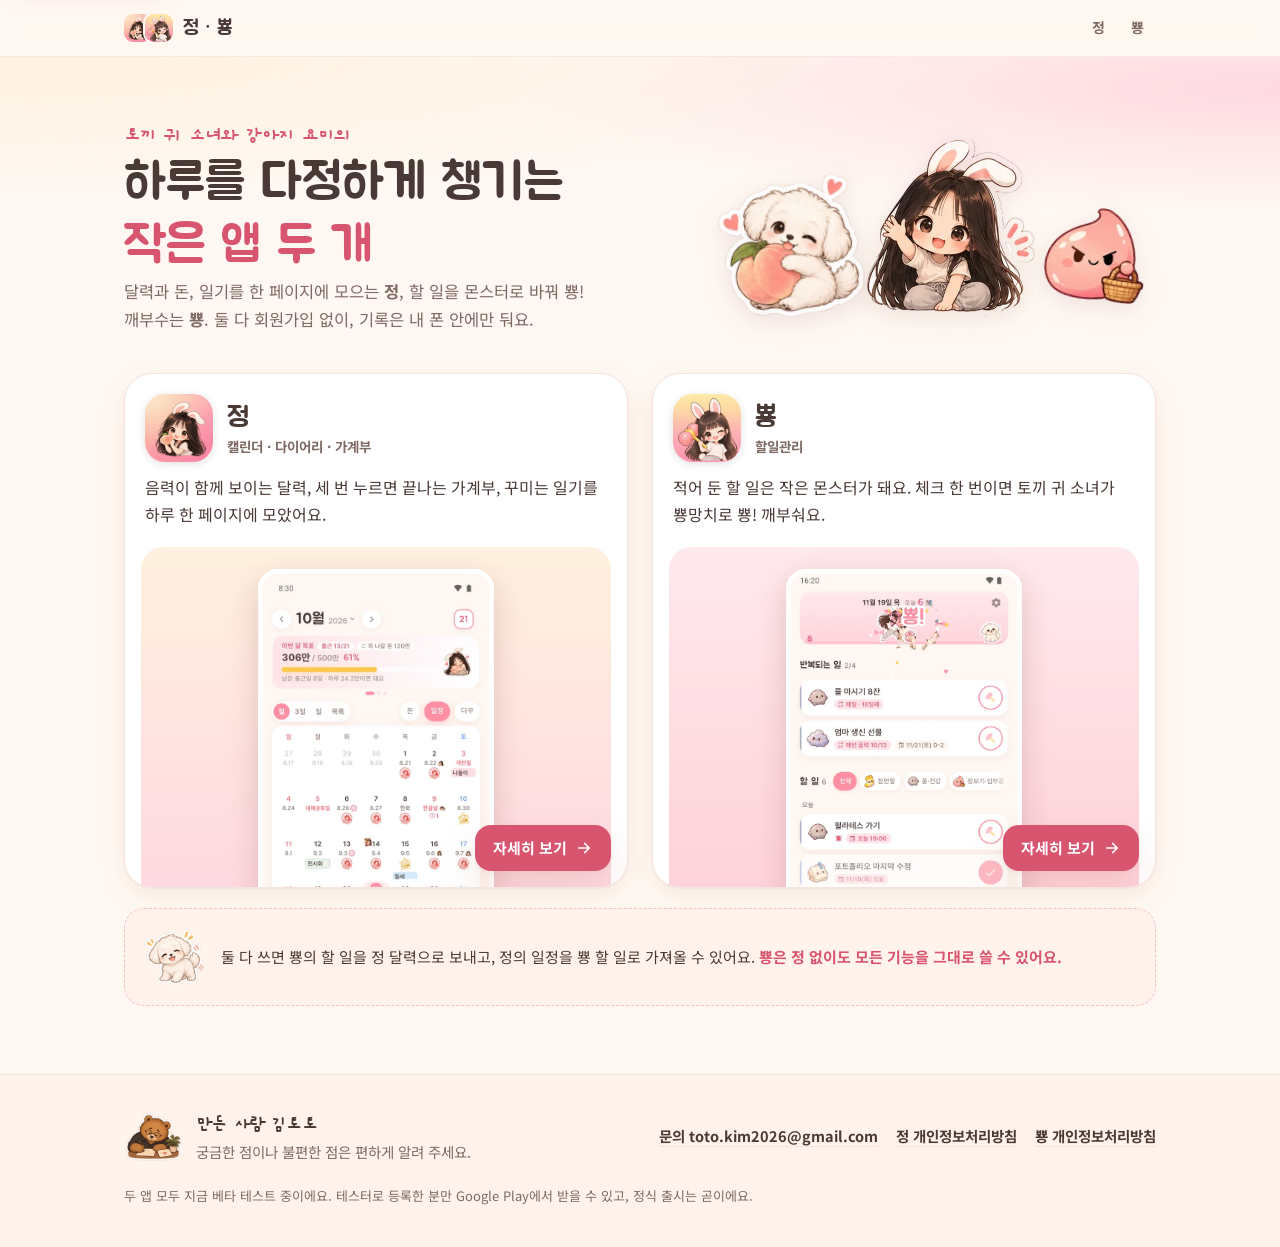
==== index.html @ f1aaf5a4 "정·뿅 소개: 베타 테스트 중(테스터만 받을 수 있음) 안내" ====
<!doctype html>
<html lang="ko">
<head>
<meta charset="utf-8">
<meta name="viewport" content="width=device-width, initial-scale=1, viewport-fit=cover">
<title>정 · 뿅 — 토끼 소녀의 하루를 돕는 두 앱</title>
<meta name="description" content="캘린더·다이어리·가계부를 한 페이지에 담은 '정'과, 할 일을 몬스터로 만들어 뿅! 깨부수는 할일관리 '뿅'. 기록은 내 폰 안에만 저장돼요.">
<meta name="theme-color" content="#FFF8F2" media="(prefers-color-scheme: light)">
<meta name="theme-color" content="#2B2230" media="(prefers-color-scheme: dark)">
<meta property="og:type" content="website">
<meta property="og:locale" content="ko_KR">
<meta property="og:site_name" content="정 · 뿅">
<meta property="og:title" content="정 · 뿅 — 토끼 소녀의 하루를 돕는 두 앱">
<meta property="og:description" content="달력·가계부·꾸미는 일기를 하루 한 페이지에 담은 정, 체크 한 번에 뿅! 깨부수는 할일관리 뿅. 기록은 내 폰 안에만 저장돼요.">
<meta property="og:url" content="https://urstory.github.io/toto-apps/">
<meta property="og:image" content="https://urstory.github.io/toto-apps/assets/jeong/feature-graphic.jpg">
<meta property="og:image:width" content="1024">
<meta property="og:image:height" content="500">
<meta name="twitter:card" content="summary_large_image">
<link rel="icon" type="image/png" sizes="64x64" href="assets/jeong/favicon-64.png">
<link rel="apple-touch-icon" href="assets/jeong/icon-192.png">
<link rel="preconnect" href="https://fonts.googleapis.com">
<link rel="preconnect" href="https://fonts.gstatic.com" crossorigin>
<link rel="stylesheet" href="https://fonts.googleapis.com/css2?family=Gaegu:wght@700&family=Jua&family=Noto+Sans+KR:wght@400;500;700&display=swap">
<link rel="stylesheet" href="assets/site.css">
</head>
<body class="home">
<a class="skip" href="#main">본문으로 바로 가기</a>

<header class="topbar">
  <div class="wrap">
    <a class="brand" href="./" aria-current="page">
      <span class="brand-dots" aria-hidden="true"><img src="assets/jeong/icon-96.png" alt="" width="28" height="28"><img src="assets/ppyong/icon-96.png" alt="" width="28" height="28"></span>
      정 · 뿅
    </a>
    <nav class="topnav" aria-label="앱">
      <a href="jeong/">정<span class="visually-hidden"> — 자세히 보기</span></a>
      <a href="ppyong/">뿅</a>
    </nav>
  </div>
</header>

<main id="main">
  <section class="home-hero" aria-labelledby="hero-title">
    <div class="wrap">
      <div>
        <span class="eyebrow">토끼 귀 소녀와 강아지 요미의</span>
        <h1 id="hero-title">하루를 다정하게 챙기는<br><em>작은 앱 두 개</em></h1>
        <p class="lead">달력과 돈, 일기를 한 페이지에 모으는 <b>정</b>, 할 일을 몬스터로 바꿔 뿅! 깨부수는 <b>뿅</b>. 둘 다 회원가입 없이, 기록은 내 폰 안에만 둬요.</p>
      </div>
      <div class="hero-cast">
        <picture><source srcset="assets/jeong/chars/yomi-peach.webp" type="image/webp"><img src="assets/jeong/chars/yomi-peach.png" alt="복숭아를 안고 있는 하얀 강아지 요미" width="360" height="360"></picture>
        <picture><source srcset="assets/jeong/chars/girl-wave.webp" type="image/webp"><img src="assets/jeong/chars/girl-wave.png" alt="손을 흔드는 토끼 귀 소녀" width="360" height="360"></picture>
        <picture><source srcset="assets/ppyong/chars/mon-slime.webp" type="image/webp"><img src="assets/ppyong/chars/mon-slime.png" alt="바구니를 든 분홍 젤리 몬스터" width="200" height="200"></picture>
      </div>
    </div>
  </section>

  <section class="section tight" aria-label="앱 소개">
    <div class="wrap">
      <div class="apps">
        <article class="app-card app-jeong">
          <div class="top">
            <img class="icon" src="assets/jeong/icon-192.png" alt="" width="68" height="68">
            <h2><a href="jeong/">정<span class="visually-hidden"> — 자세히 보기</span></a><small>캘린더 · 다이어리 · 가계부</small></h2>
          </div>
          <p class="desc">음력이 함께 보이는 달력, 세 번 누르면 끝나는 가계부, 꾸미는 일기를 하루 한 페이지에 모았어요.</p>
          <div class="shot">
            <picture><source srcset="assets/jeong/phone/01-calendar-lunar.webp" type="image/webp"><img src="assets/jeong/phone/01-calendar-lunar.png" alt="정의 달력 화면: 날짜마다 음력과 공휴일이 작게 적혀 있고, 위에는 이번 달 목표 306만 원 / 500만 원이 보여요" width="540" height="1080" loading="lazy"></picture>
          </div>
          <span class="btn btn-primary more" aria-hidden="true">자세히 보기 <svg viewBox="0 0 24 24" fill="none" stroke="currentColor" stroke-width="2.2" stroke-linecap="round" stroke-linejoin="round"><path d="M5 12h14M13 6l6 6-6 6"/></svg></span>
        </article>

        <article class="app-card app-ppyong">
          <div class="top">
            <img class="icon" src="assets/ppyong/icon-192.png" alt="" width="68" height="68">
            <h2><a href="ppyong/">뿅</a><small>할일관리</small></h2>
          </div>
          <p class="desc">적어 둔 할 일은 작은 몬스터가 돼요. 체크 한 번이면 토끼 귀 소녀가 뿅망치로 뿅! 깨부숴요.</p>
          <div class="shot">
            <picture><source srcset="assets/ppyong/phone/02-smash.webp" type="image/webp"><img src="assets/ppyong/phone/02-smash.png" alt="뿅의 할 일 화면: 소녀가 뿅망치로 몬스터를 깨부수는 순간 '뿅!' 글자와 별 조각이 터지고, 아래 할 일 카드에 체크가 들어가요" width="607" height="1080" loading="lazy"></picture>
          </div>
          <span class="btn btn-primary more" aria-hidden="true">자세히 보기 <svg viewBox="0 0 24 24" fill="none" stroke="currentColor" stroke-width="2.2" stroke-linecap="round" stroke-linejoin="round"><path d="M5 12h14M13 6l6 6-6 6"/></svg></span>
        </article>
      </div>

      <div class="together">
        <picture><source srcset="assets/jeong/chars/yomi-wag.webp" type="image/webp"><img src="assets/jeong/chars/yomi-wag.png" alt="" width="360" height="360"></picture>
        <p>둘 다 쓰면 뿅의 할 일을 정 달력으로 보내고, 정의 일정을 뿅 할 일로 가져올 수 있어요. <strong>뿅은 정 없이도 모든 기능을 그대로 쓸 수 있어요.</strong></p>
      </div>
    </div>
  </section>
</main>

<footer class="footer">
  <div class="wrap">
    <div class="maker">
      <picture><source srcset="assets/jeong/chars/toto-letter.webp" type="image/webp"><img src="assets/jeong/chars/toto-letter.png" alt="" width="240" height="240"></picture>
      <p><b>만든 사람 김토토</b><br>궁금한 점이나 불편한 점은 편하게 알려 주세요.</p>
    </div>
    <nav aria-label="바닥 링크">
      <ul>
        <li><a href="mailto:toto.kim2026@gmail.com">문의 toto.kim2026@gmail.com</a></li>
        <li><a href="https://urstory.github.io/jeong-privacy/">정 개인정보처리방침</a></li>
        <li><a href="https://urstory.github.io/jeong-privacy/ppyong/">뿅 개인정보처리방침</a></li>
      </ul>
    </nav>
    <p class="copy">두 앱 모두 지금 베타 테스트 중이에요. 테스터로 등록한 분만 Google Play에서 받을 수 있고, 정식 출시는 곧이에요.</p>
  </div>
</footer>
</body>
</html>
---- assets/site.css ----
/* 정 · 뿅 소개 사이트 공통 스타일
   색은 두 앱의 lib/design/palette.dart 토큰(복숭아 테마, 어두울 땐 코코아밤/밤)에서 가져왔어요. */

:root {
  --bg: #FFF8F2;
  --surface: #FFFFFF;
  --surface-2: #FFF3EC;
  --primary: #FF8FA3;
  --primary-soft: #FFE3E8;
  --primary-deep: #D85570;   /* 앱 primaryDeep(#E5677F)을 글자용으로 조금 진하게: 흰 바탕 대비 4.5:1 */
  --text: #4A3A36;
  --text-sub: #7F6A64;       /* 앱 textSub(#A08C86)보다 진하게: 크림 바탕 대비 4.5:1 이상 */
  --line: #F3E4DC;
  --butter: #FFC94D;
  --sky: #6FA8F5;
  --mint: #52C7A3;
  --shadow: 0 1px 2px rgba(176, 104, 90, .08), 0 8px 24px rgba(176, 104, 90, .10);
  --shadow-lg: 0 2px 4px rgba(176, 104, 90, .08), 0 18px 40px rgba(176, 104, 90, .16);
  --hero-a: #FFF1DF;
  --hero-b: #FFD9E1;
  --focus: #D85570;
  --btn-bg: #D85570;

  --r-card: 20px;
  --r-btn: 16px;
  --r-chip: 999px;
  --gutter: 16px;
  --max: 1080px;

  --font-ui: "Noto Sans KR", "Pretendard", "Apple SD Gothic Neo", "Malgun Gothic", system-ui, sans-serif;
  --font-cute: "Jua", "Noto Sans KR", "Apple SD Gothic Neo", "Malgun Gothic", sans-serif;
  --font-hand: "Gaegu", "Jua", "Noto Sans KR", sans-serif;

  color-scheme: light dark;
}

/* 뿅: 무대 그라데이션(stageTop → stageBottom) */
.app-ppyong { --hero-a: #FFE9EC; --hero-b: #FFD3DB; }

@media (prefers-color-scheme: dark) {
  :root {
    /* 코코아밤(정) / 밤(뿅) 테마 */
    --bg: #2B2230;
    --surface: #392E40;
    --surface-2: #33293A;
    --primary: #E86F88;
    --primary-soft: #4E3A50;
    --primary-deep: #FFC2CF;
    --text: #F7E9EC;
    --text-sub: #C9B6C2;
    --line: #4A3D52;
    --butter: #FFD580;
    --sky: #8DB9FF;
    --shadow: 0 1px 2px rgba(0,0,0,.25), 0 8px 24px rgba(0,0,0,.28);
    --shadow-lg: 0 2px 4px rgba(0,0,0,.3), 0 18px 40px rgba(0,0,0,.38);
    --hero-a: #3A2E45;
    --hero-b: #4E3A55;
    --focus: #FFC2CF;
    --btn-bg: #C8506A;
  }
  .app-ppyong { --hero-a: #3A2E45; --hero-b: #4E3A55; }
}

*, *::before, *::after { box-sizing: border-box; }
html { -webkit-text-size-adjust: 100%; scroll-behavior: smooth; }
@media (prefers-reduced-motion: reduce) {
  html { scroll-behavior: auto; }
  *, *::before, *::after { transition: none !important; animation: none !important; }
}

body {
  margin: 0;
  background: var(--bg);
  color: var(--text);
  font-family: var(--font-ui);
  font-size: 16px;
  line-height: 1.7;
  word-break: keep-all;
  overflow-wrap: break-word;
  -webkit-font-smoothing: antialiased;
}
img { max-width: 100%; height: auto; display: block; }
picture { display: block; }
a { color: var(--primary-deep); text-underline-offset: 3px; }
:focus-visible { outline: 3px solid var(--focus); outline-offset: 3px; border-radius: 8px; }

.skip { position: absolute; left: 12px; top: -60px; z-index: 50; background: var(--surface); color: var(--text); padding: 10px 16px; border-radius: 12px; box-shadow: var(--shadow); font-weight: 700; text-decoration: none; }
.skip:focus { top: 12px; }

.visually-hidden { position: absolute !important; width: 1px; height: 1px; overflow: hidden; clip: rect(0 0 0 0); clip-path: inset(50%); white-space: nowrap; }
.wrap { width: 100%; max-width: var(--max); margin: 0 auto; padding: 0 var(--gutter); }

/* ── 머리 줄 ───────────────────────────── */
.topbar { position: sticky; top: 0; z-index: 20; background: color-mix(in srgb, var(--bg) 88%, transparent); backdrop-filter: saturate(1.4) blur(10px); -webkit-backdrop-filter: saturate(1.4) blur(10px); border-bottom: 1px solid color-mix(in srgb, var(--line) 70%, transparent); }
.topbar .wrap { display: flex; align-items: center; justify-content: space-between; gap: 12px; height: 56px; }
.brand { display: inline-flex; align-items: center; gap: 10px; font-family: var(--font-cute); font-size: 20px; color: var(--text); text-decoration: none; }
.brand-dots { display: inline-flex; }
.brand-dots img { width: 28px; height: 28px; border-radius: 9px; box-shadow: 0 0 0 2px var(--bg); }
.brand-dots img + img { margin-left: -7px; }
.topnav { display: flex; gap: 2px; }
.topnav a { font-size: 14px; font-weight: 700; color: var(--text-sub); text-decoration: none; padding: 7px 12px; border-radius: var(--r-chip); transition: background .15s, color .15s; }
.topnav a:hover { background: var(--primary-soft); color: var(--text); }
.topnav a[aria-current="page"] { background: var(--primary-soft); color: var(--primary-deep); }

/* ── 공통 글 ───────────────────────────── */
h1, h2, h3 { font-family: var(--font-cute); font-weight: 400; line-height: 1.3; margin: 0; }
.section { padding: 44px 0; }
.section.tight { padding-top: 4px; }
.app-hero + .section { padding-top: 28px; }
.sec-head { margin-bottom: 22px; }
.eyebrow { display: inline-block; font-family: var(--font-hand); font-weight: 700; font-size: 21px; letter-spacing: -.04em; line-height: 1.2; color: var(--primary-deep); margin-bottom: 4px; }
.sec-head h2 { font-size: clamp(26px, 6.4vw, 34px); }
.sec-head p { margin: 8px 0 0; color: var(--text-sub); max-width: 34em; }

.chips { display: flex; flex-wrap: wrap; gap: 8px; margin: 0; padding: 0; list-style: none; }
.chip { display: inline-flex; align-items: center; padding: 5px 12px; border-radius: var(--r-chip); background: color-mix(in srgb, var(--surface) 85%, transparent); color: var(--text); font-size: 13.5px; font-weight: 700; border: 1px solid var(--line); }

/* 출시 전 표시: 눌리는 단추가 아니라 안내 */
.soon { display: inline-flex; align-items: center; gap: 12px; padding: 10px 18px 10px 14px; border-radius: var(--r-btn); background: var(--surface); border: 1.5px dashed color-mix(in srgb, var(--primary) 75%, var(--line)); color: var(--text); font-weight: 700; font-size: 15px; line-height: 1.35; }
.soon .dot { width: 10px; height: 10px; border-radius: 50%; background: var(--primary); box-shadow: 0 0 0 4px var(--primary-soft); flex: none; animation: soon-pulse 2.4s ease-in-out infinite; }
.soon small { display: block; font-weight: 500; font-size: 12.5px; color: var(--text-sub); }
@keyframes soon-pulse { 50% { box-shadow: 0 0 0 7px color-mix(in srgb, var(--primary-soft) 30%, transparent); } }

.btn { display: inline-flex; align-items: center; justify-content: center; gap: 8px; min-height: 46px; padding: 0 18px; border-radius: var(--r-btn); font-weight: 700; font-size: 15px; text-decoration: none; transition: transform .15s, box-shadow .15s, background .15s; }
.btn svg { width: 18px; height: 18px; flex: none; }
.btn-primary { background: var(--btn-bg); color: #fff; box-shadow: 0 6px 16px color-mix(in srgb, var(--btn-bg) 30%, transparent); }
.btn-primary:hover { transform: translateY(-1px); box-shadow: 0 10px 22px color-mix(in srgb, var(--btn-bg) 38%, transparent); }
.btn-ghost { background: var(--surface); color: var(--text); border: 1px solid var(--line); }
.btn-ghost:hover { background: var(--primary-soft); }

/* ── 첫 화면(공통) ───────────────────────── */
.home-hero { position: relative; overflow: hidden; padding: 36px 0 24px; background:
  radial-gradient(120% 70% at 0% 0%, var(--hero-a), transparent 62%),
  radial-gradient(90% 60% at 100% 10%, var(--hero-b), transparent 66%); }
.home-hero .wrap { position: relative; display: grid; gap: 16px; }
.home-hero h1 { font-size: clamp(31px, 8.4vw, 50px); line-height: 1.25; }
.home-hero h1 em { font-style: normal; color: var(--primary-deep); }
.home-hero .lead { margin: 0; font-size: 16.5px; color: var(--text-sub); max-width: 28em; }
.hero-cast { display: flex; align-items: flex-end; justify-content: center; }
.hero-cast img { filter: drop-shadow(0 6px 12px rgba(120,60,60,.12)); }
.hero-cast picture { flex: none; }
.hero-cast picture:nth-child(1) { width: 112px; transform: rotate(-5deg); }
.hero-cast picture:nth-child(2) { width: 144px; margin: 0 -10px; position: relative; z-index: 1; }
.hero-cast picture:nth-child(3) { width: 92px; transform: rotate(6deg); margin-bottom: 8px; }

.apps { display: grid; gap: 18px; }
.app-card { position: relative; display: flex; flex-direction: column; background: var(--surface); border-radius: 28px; box-shadow: var(--shadow); overflow: hidden; border: 1px solid var(--line); transition: transform .2s, box-shadow .2s; }
.app-card:hover { transform: translateY(-3px); box-shadow: var(--shadow-lg); }
.app-card:focus-within { outline: 3px solid var(--focus); outline-offset: 3px; }
.app-card .top { display: flex; gap: 14px; align-items: center; padding: 20px 20px 0; }
.app-card .icon { width: 68px; height: 68px; border-radius: 20px; flex: none; box-shadow: 0 2px 8px rgba(0,0,0,.12); }
.app-card h2 { font-size: 28px; line-height: 1.15; }
.app-card h2 small { display: block; font-family: var(--font-ui); font-size: 13.5px; font-weight: 700; color: var(--text-sub); margin-top: 4px; }
.app-card .desc { padding: 12px 20px 0; margin: 0; }
.app-card .shot { position: relative; margin: 18px 16px 0; height: 300px; overflow: hidden; border-radius: 22px 22px 0 0; background: linear-gradient(180deg, var(--hero-a), var(--hero-b)); display: flex; justify-content: center; padding-top: 22px; }
.app-card .shot img { width: 208px; border-radius: 20px; box-shadow: 0 10px 30px rgba(120, 60, 60, .22); border: 5px solid #fff; }
@media (prefers-color-scheme: dark) { .app-card .shot img { border-color: #241c29; } }
/* 카드 전체가 하나의 링크(제목 링크를 카드 크기로 넓힘) */
.app-card h2 a { color: inherit; text-decoration: none; }
.app-card h2 a::after { content: ""; position: absolute; inset: 0; z-index: 3; border-radius: 28px; }
.app-card h2 a:focus-visible { outline: none; }
.app-card .more { position: absolute; right: 16px; bottom: 16px; z-index: 2; box-shadow: var(--shadow-lg); pointer-events: none; }
.app-card:hover .more { transform: translateY(-1px); }

.together { margin-top: 20px; display: flex; gap: 14px; align-items: center; padding: 16px 18px; border-radius: var(--r-card); background: var(--surface-2); border: 1px dashed color-mix(in srgb, var(--primary) 40%, var(--line)); }
.together picture { width: 64px; flex: none; }
.together p { margin: 0; font-size: 15px; line-height: 1.6; }
.together strong { color: var(--primary-deep); }

/* ── 앱 히어로 ─────────────────────────── */
.app-hero { position: relative; overflow: hidden; background: linear-gradient(160deg, var(--hero-a) 0%, var(--hero-b) 100%); padding: 30px 0 0; }
.app-hero::after { content: ""; position: absolute; left: 0; right: 0; bottom: -1px; height: 34px; background: var(--bg); border-radius: 34px 34px 0 0; z-index: 2; }
.app-hero .wrap { position: relative; z-index: 1; display: grid; gap: 14px; }
.app-hero .id { display: flex; gap: 14px; align-items: center; }
.app-hero .id img { width: 76px; height: 76px; border-radius: 22px; box-shadow: 0 4px 14px rgba(120,60,60,.2); flex: none; }
.app-hero h1 { font-size: clamp(36px, 9vw, 54px); line-height: 1.05; }
.app-hero .sub { display: block; font-family: var(--font-ui); font-weight: 700; font-size: 14px; color: var(--text-sub); margin-top: 6px; line-height: 1.4; }
.app-hero .lead { font-size: 18px; line-height: 1.6; margin: 2px 0 0; max-width: 23em; }
.app-hero .lead b { color: var(--primary-deep); font-weight: 700; }
.app-hero .chips { margin-top: 16px; }
.app-hero .actions { display: flex; flex-wrap: wrap; gap: 10px; align-items: center; margin-top: 18px; }
.app-hero .actions .soon { margin: 0; }
.qr { display: none; align-items: center; gap: 14px; margin: 18px 0 64px; padding: 12px 16px 12px 12px; width: fit-content; border-radius: var(--r-btn); background: var(--surface); border: 1px solid var(--line); }
.qr img { width: 112px; height: 112px; border-radius: 10px; background: #fff; padding: 4px; flex: none; }
.qr figcaption { font-weight: 700; font-size: 14px; line-height: 1.45; color: var(--text); }
.qr small { display: block; margin-top: 4px; font-weight: 500; font-size: 12.5px; color: var(--text-sub); }
/* QR은 컴퓨터로 볼 때만(폰에서는 찍을 일이 없다) */
@media (min-width: 760px) and (hover: hover) { .qr { display: flex; } }
.app-hero .art { position: relative; justify-self: center; width: min(76%, 300px); margin: 6px 0 0; }
.app-hero .art > picture img { filter: drop-shadow(0 10px 18px rgba(120,60,60,.16)); }
.app-hero .art .float { position: absolute; width: 24%; animation: bob 4s ease-in-out infinite; }
.app-hero .art .float.a { left: -12%; top: 22%; }
.app-hero .art .float.b { right: -10%; top: 4%; animation-delay: -1.3s; }
.app-hero .art .float.c { right: -8%; bottom: 22%; animation-delay: -2.6s; }
@keyframes bob { 50% { transform: translateY(-7px) rotate(3deg); } }

/* ── 갤러리 ────────────────────────────── */
.rail { display: grid; grid-auto-flow: column; gap: 14px; overflow-x: auto; scroll-snap-type: x mandatory; scroll-padding: 0 var(--gutter); padding: 6px var(--gutter) 18px; margin: 0 calc(var(--gutter) * -1); list-style: none; scrollbar-width: thin; scrollbar-color: var(--primary-soft) transparent; overscroll-behavior-x: contain; }
.rail::-webkit-scrollbar { height: 8px; }
.rail::-webkit-scrollbar-thumb { background: var(--primary-soft); border-radius: 8px; }
.rail > li { scroll-snap-align: start; margin: 0; }
.rail.phones { grid-auto-columns: 62%; }
.rail.wide { grid-auto-columns: 88%; }
.shot-card { margin: 0; }
.shot-card a { display: block; border-radius: 22px; transition: transform .2s; }
.shot-card a:hover { transform: translateY(-3px); }
.shot-card img { width: 100%; border-radius: 22px; background: var(--surface); box-shadow: var(--shadow); border: 1px solid var(--line); }
.rail.wide .shot-card img { border-radius: 18px; }
.shot-card figcaption { margin-top: 10px; font-size: 14px; line-height: 1.5; color: var(--text-sub); padding: 0 4px; }
.shot-card figcaption b { display: block; color: var(--text); font-size: 15px; margin-bottom: 2px; }
.sub-head { display: flex; align-items: flex-end; justify-content: space-between; gap: 12px; margin: 34px 0 12px; }
.sub-head.first { margin-top: 0; }
.sub-head h3 { font-size: 22px; }
.sub-head p { margin: 2px 0 0; font-size: 14.5px; color: var(--text-sub); }
.rail-nav { display: none; gap: 8px; flex: none; }
.js .rail-nav { display: flex; }
.rail-nav button { width: 40px; height: 40px; border-radius: 50%; border: 1px solid var(--line); background: var(--surface); color: var(--text); cursor: pointer; display: grid; place-items: center; box-shadow: var(--shadow); transition: background .15s, opacity .15s; padding: 0; }
.rail-nav button:hover:not(:disabled) { background: var(--primary-soft); }
.rail-nav button:disabled { opacity: .35; cursor: default; box-shadow: none; }
.rail-nav svg { width: 18px; height: 18px; }
@media (hover: none) { .js .rail-nav { display: none; } }
.swipe-hint { display: none; font-size: 13px; color: var(--text-sub); margin: -4px 0 0; }
@media (hover: none) { .swipe-hint { display: block; } }

/* ── 기능 카드 ─────────────────────────── */
.features { display: grid; gap: 14px; }
.feat { background: var(--surface); border: 1px solid var(--line); border-radius: var(--r-card); padding: 20px 20px 18px; box-shadow: var(--shadow); transition: transform .2s, box-shadow .2s; }
.feat:hover { transform: translateY(-2px); box-shadow: var(--shadow-lg); }
.feat-h { display: flex; align-items: center; gap: 12px; margin-bottom: 12px; }
.ico { width: 42px; height: 42px; border-radius: 14px; display: grid; place-items: center; background: var(--primary-soft); color: var(--primary-deep); flex: none; }
.ico svg { width: 22px; height: 22px; }
.ico.butter { background: #FFF1C9; color: #A86E00; }
.ico.sky { background: #E2EEFF; color: #2E6FC2; }
.ico.mint { background: #DDF5EC; color: #1E7F62; }
@media (prefers-color-scheme: dark) {
  .ico.butter { background: #4A4232; color: var(--butter); }
  .ico.sky { background: #2F3A52; color: var(--sky); }
  .ico.mint { background: #2F4A40; color: #7FE0C2; }
}
.feat h3 { font-size: 20px; line-height: 1.3; }
.feat h3 .tag { font-family: var(--font-ui); font-size: 12px; font-weight: 700; color: var(--text-sub); background: var(--surface-2); border: 1px solid var(--line); padding: 1px 8px; border-radius: var(--r-chip); margin-left: 4px; vertical-align: 3px; white-space: nowrap; }
.feat ul { margin: 0; padding: 0; list-style: none; display: grid; gap: 7px; }
.feat li { position: relative; padding-left: 17px; font-size: 15px; line-height: 1.6; }
.feat li::before { content: ""; position: absolute; left: 2px; top: .7em; width: 7px; height: 7px; border-radius: 50%; background: var(--primary); }

/* ── 접는 폰 ───────────────────────────── */
.fold { display: grid; gap: 12px; }
.fold-item { display: flex; gap: 16px; align-items: flex-start; padding: 18px; border-radius: var(--r-card); background: var(--surface); border: 1px solid var(--line); box-shadow: var(--shadow); }
.fold-item .dev { width: 52px; height: 52px; flex: none; color: var(--primary-deep); background: var(--primary-soft); border-radius: 16px; padding: 9px; }
.fold-item h3 { font-size: 19px; margin-bottom: 4px; }
.fold-item p { margin: 0; font-size: 15px; color: var(--text-sub); line-height: 1.6; }

/* ── 개인정보 ─────────────────────────── */
.privacy { position: relative; overflow: hidden; border-radius: 28px; padding: 26px 20px 22px; background: linear-gradient(155deg, var(--surface) 30%, var(--primary-soft) 160%); border: 1px solid var(--line); box-shadow: var(--shadow); }
.privacy .sec-head { padding-right: 96px; }
.privacy .yomi { position: absolute; right: 6px; top: 12px; width: 100px; transform: rotate(6deg); pointer-events: none; }
.promise { display: grid; grid-template-columns: 1fr 1fr; gap: 10px; margin: 0 0 18px; padding: 0; list-style: none; }
.promise li { background: var(--surface); border-radius: 16px; padding: 14px 13px; border: 1px solid var(--line); display: grid; gap: 4px; align-content: start; }
.promise li svg { width: 22px; height: 22px; color: var(--primary-deep); margin-bottom: 2px; }
.promise li b { font-size: 15px; line-height: 1.35; }
.promise li span { font-size: 13px; line-height: 1.5; color: var(--text-sub); }
.more-list { margin: 0 0 20px; padding: 0; list-style: none; display: grid; gap: 8px; font-size: 15px; line-height: 1.6; }
.more-list li { padding-left: 26px; position: relative; }
.more-list li svg { position: absolute; left: 0; top: .2em; width: 18px; height: 18px; color: var(--primary-deep); }

/* ── 함께 쓰면 ─────────────────────────── */
.duo { display: flex; gap: 16px; align-items: flex-start; padding: 20px; border-radius: var(--r-card); background: var(--surface); border: 1px solid var(--line); box-shadow: var(--shadow); }
.duo img.ic { width: 60px; height: 60px; border-radius: 18px; flex: none; }
.duo h3 { font-size: 21px; }
.duo p { margin: 6px 0 8px; font-size: 15px; line-height: 1.65; }
.duo .note { display: block; font-size: 14px; color: var(--text-sub); margin: 0 0 10px; }
.duo a { font-weight: 700; }

/* ── 바닥 ─────────────────────────────── */
.footer { margin-top: 8px; padding: 32px 0 40px; background: var(--surface-2); border-top: 1px solid var(--line); font-size: 14.5px; }
.footer .wrap { display: grid; gap: 18px; }
.footer .maker { display: flex; align-items: center; gap: 12px; }
.footer .maker picture { width: 60px; flex: none; }
.footer .maker p { margin: 0; color: var(--text-sub); line-height: 1.55; }
.footer .maker b { color: var(--text); font-family: var(--font-hand); font-size: 20px; font-weight: 700; letter-spacing: -.04em; }
.footer nav ul { display: flex; flex-wrap: wrap; gap: 8px 18px; list-style: none; margin: 0; padding: 0; }
.footer nav a { color: var(--text); font-weight: 700; text-decoration: none; border-bottom: 1.5px solid var(--line); }
.footer nav a:hover { color: var(--primary-deep); border-color: currentColor; }
.footer .copy { color: var(--text-sub); font-size: 13px; margin: 0; }

/* ── 넓은 화면 ─────────────────────────── */
@media (min-width: 600px) {
  :root { --gutter: 24px; }
  .rail.phones { grid-auto-columns: 36%; }
  .rail.wide { grid-auto-columns: 66%; }
  .promise { grid-template-columns: repeat(4, 1fr); }
  .features { grid-template-columns: 1fr 1fr; }
  .fold { grid-template-columns: repeat(3, 1fr); }
  .fold-item { flex-direction: column; }
}
@media (min-width: 880px) {
  .section { padding: 60px 0; }
  .section.tight { padding-top: 4px; }
  .app-hero + .section { padding-top: 36px; }
  .home-hero { padding: 64px 0 36px; }
  .home-hero .wrap { grid-template-columns: 1.1fr .9fr; align-items: center; }
  .hero-cast { justify-content: flex-end; }
  .hero-cast picture:nth-child(1) { width: 150px; }
  .hero-cast picture:nth-child(2) { width: 190px; }
  .hero-cast picture:nth-child(3) { width: 120px; }
  .apps { grid-template-columns: 1fr 1fr; gap: 24px; }
  .app-card .shot { height: 340px; }
  .app-card .shot img { width: 236px; }
  .app-hero { padding-top: 44px; }
  .app-hero .wrap { grid-template-columns: 1.15fr .85fr; align-items: center; column-gap: 32px; }
  .app-hero .text { grid-column: 1; }
  .app-hero .art { grid-column: 2; width: 100%; max-width: 360px; margin: 0; }
  .rail.phones { grid-auto-columns: calc((100% - 3 * 14px) / 4); }
  .rail.wide { grid-auto-columns: 46%; }
  .rail { margin: 0; padding-left: 0; padding-right: 0; scroll-padding: 0; }
  .features { grid-template-columns: repeat(3, 1fr); }
  .privacy { padding: 40px 44px 34px; }
  .privacy .sec-head { padding-right: 180px; }
  .privacy .yomi { width: 150px; right: 34px; top: 22px; }
  .footer .wrap { grid-template-columns: 1fr auto; align-items: center; }
  .footer .copy { grid-column: 1 / -1; }
}
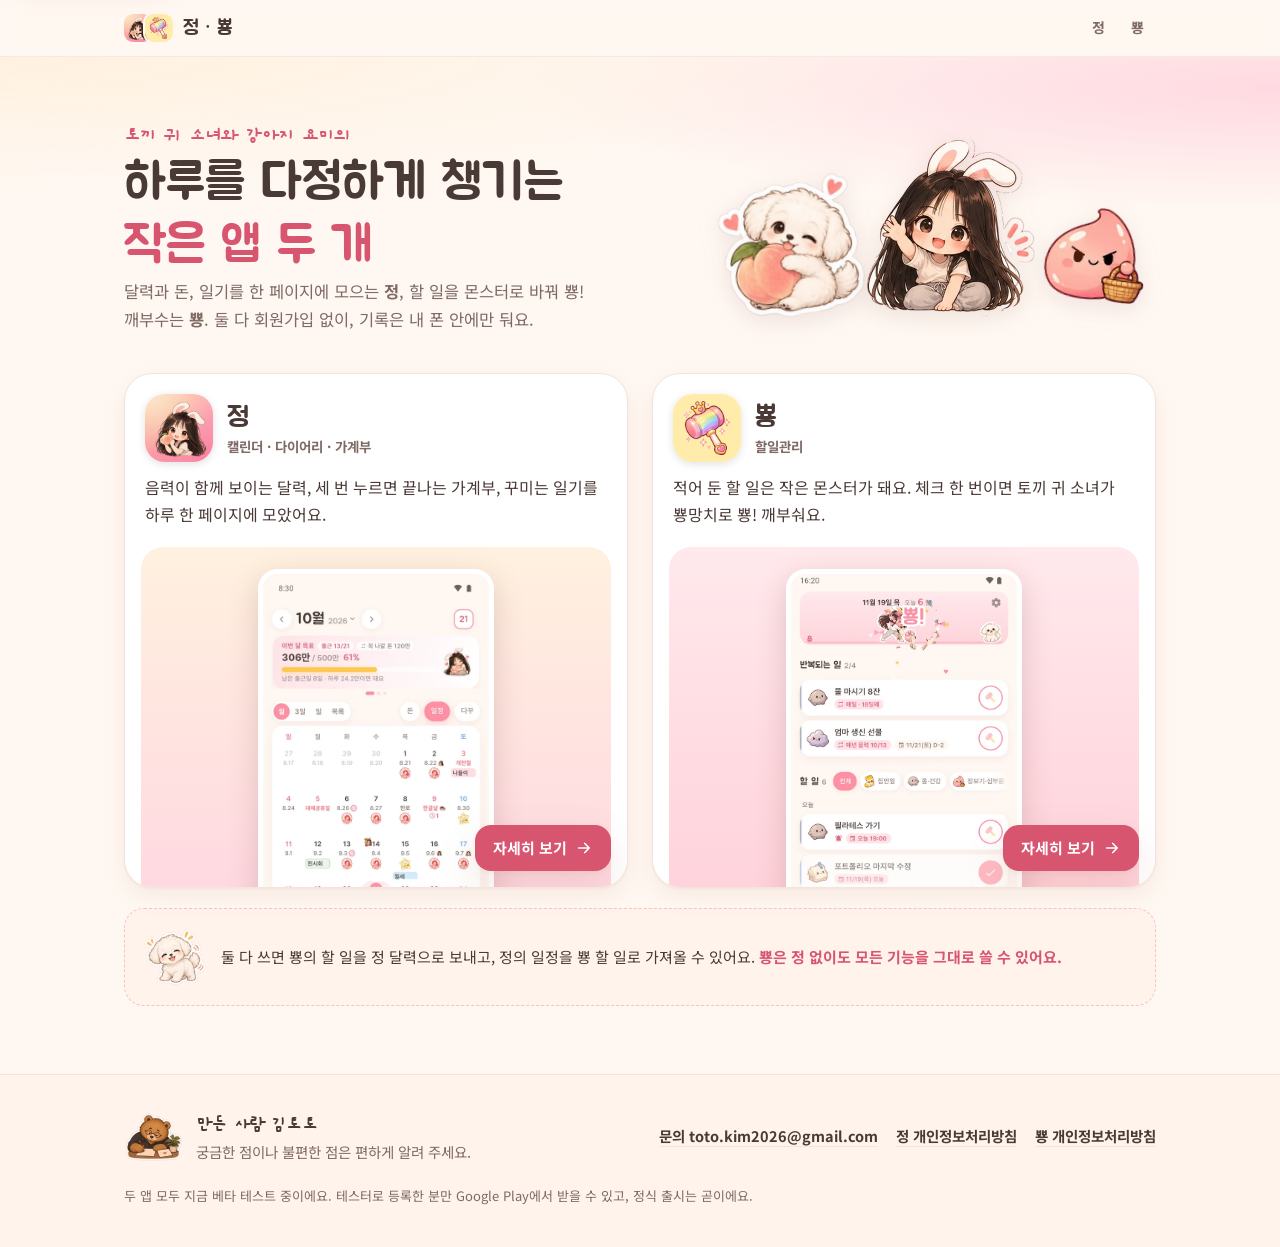
==== commit 242c5b15: "새 주소 totokim202610.github.io로 옮김: og 주소 바꾸고 개인정보처리방침 사본을 jeong/privacy·ppyong/privacy에 둠" ====
--- a/index.html
+++ b/index.html
@@ -12,8 +12,8 @@
 <meta property="og:site_name" content="정 · 뿅">
 <meta property="og:title" content="정 · 뿅 — 토끼 소녀의 하루를 돕는 두 앱">
 <meta property="og:description" content="달력·가계부·꾸미는 일기를 하루 한 페이지에 담은 정, 체크 한 번에 뿅! 깨부수는 할일관리 뿅. 기록은 내 폰 안에만 저장돼요.">
-<meta property="og:url" content="https://urstory.github.io/toto-apps/">
-<meta property="og:image" content="https://urstory.github.io/toto-apps/assets/jeong/feature-graphic.jpg">
+<meta property="og:url" content="https://totokim202610.github.io/">
+<meta property="og:image" content="https://totokim202610.github.io/assets/jeong/feature-graphic.jpg">
 <meta property="og:image:width" content="1024">
 <meta property="og:image:height" content="500">
 <meta name="twitter:card" content="summary_large_image">
@@ -101,8 +101,8 @@
     <nav aria-label="바닥 링크">
       <ul>
         <li><a href="mailto:toto.kim2026@gmail.com">문의 toto.kim2026@gmail.com</a></li>
-        <li><a href="https://urstory.github.io/jeong-privacy/">정 개인정보처리방침</a></li>
-        <li><a href="https://urstory.github.io/jeong-privacy/ppyong/">뿅 개인정보처리방침</a></li>
+        <li><a href="jeong/privacy/">정 개인정보처리방침</a></li>
+        <li><a href="ppyong/privacy/">뿅 개인정보처리방침</a></li>
       </ul>
     </nav>
     <p class="copy">두 앱 모두 지금 베타 테스트 중이에요. 테스터로 등록한 분만 Google Play에서 받을 수 있고, 정식 출시는 곧이에요.</p>
--- a/assets/site.css
+++ b/assets/site.css
@@ -184,8 +184,11 @@
 .qr img { width: 112px; height: 112px; border-radius: 10px; background: #fff; padding: 4px; flex: none; }
 .qr figcaption { font-weight: 700; font-size: 14px; line-height: 1.45; color: var(--text); }
 .qr small { display: block; margin-top: 4px; font-weight: 500; font-size: 12.5px; color: var(--text-sub); }
-/* QR은 컴퓨터로 볼 때만(폰에서는 찍을 일이 없다) */
-@media (min-width: 760px) and (hover: hover) { .qr { display: flex; } }
+/* QR은 늘 보인다(테스터가 찍어서 설치). 폰에서는 찍을 수 없으니 [Google Play에서 열기]도 함께 */
+.qr { display: flex; }
+.qr-link { margin-top: 10px; min-height: 40px; font-size: 14px; }
+.qr-join { display: block; margin-top: 6px; font-weight: 500; font-size: 12.5px; color: var(--text-sub); }
+@media (max-width: 520px) { .qr img { width: 92px; height: 92px; } .qr { margin-bottom: 40px; } }
 .app-hero .art { position: relative; justify-self: center; width: min(76%, 300px); margin: 6px 0 0; }
 .app-hero .art > picture img { filter: drop-shadow(0 10px 18px rgba(120,60,60,.16)); }
 .app-hero .art .float { position: absolute; width: 24%; animation: bob 4s ease-in-out infinite; }
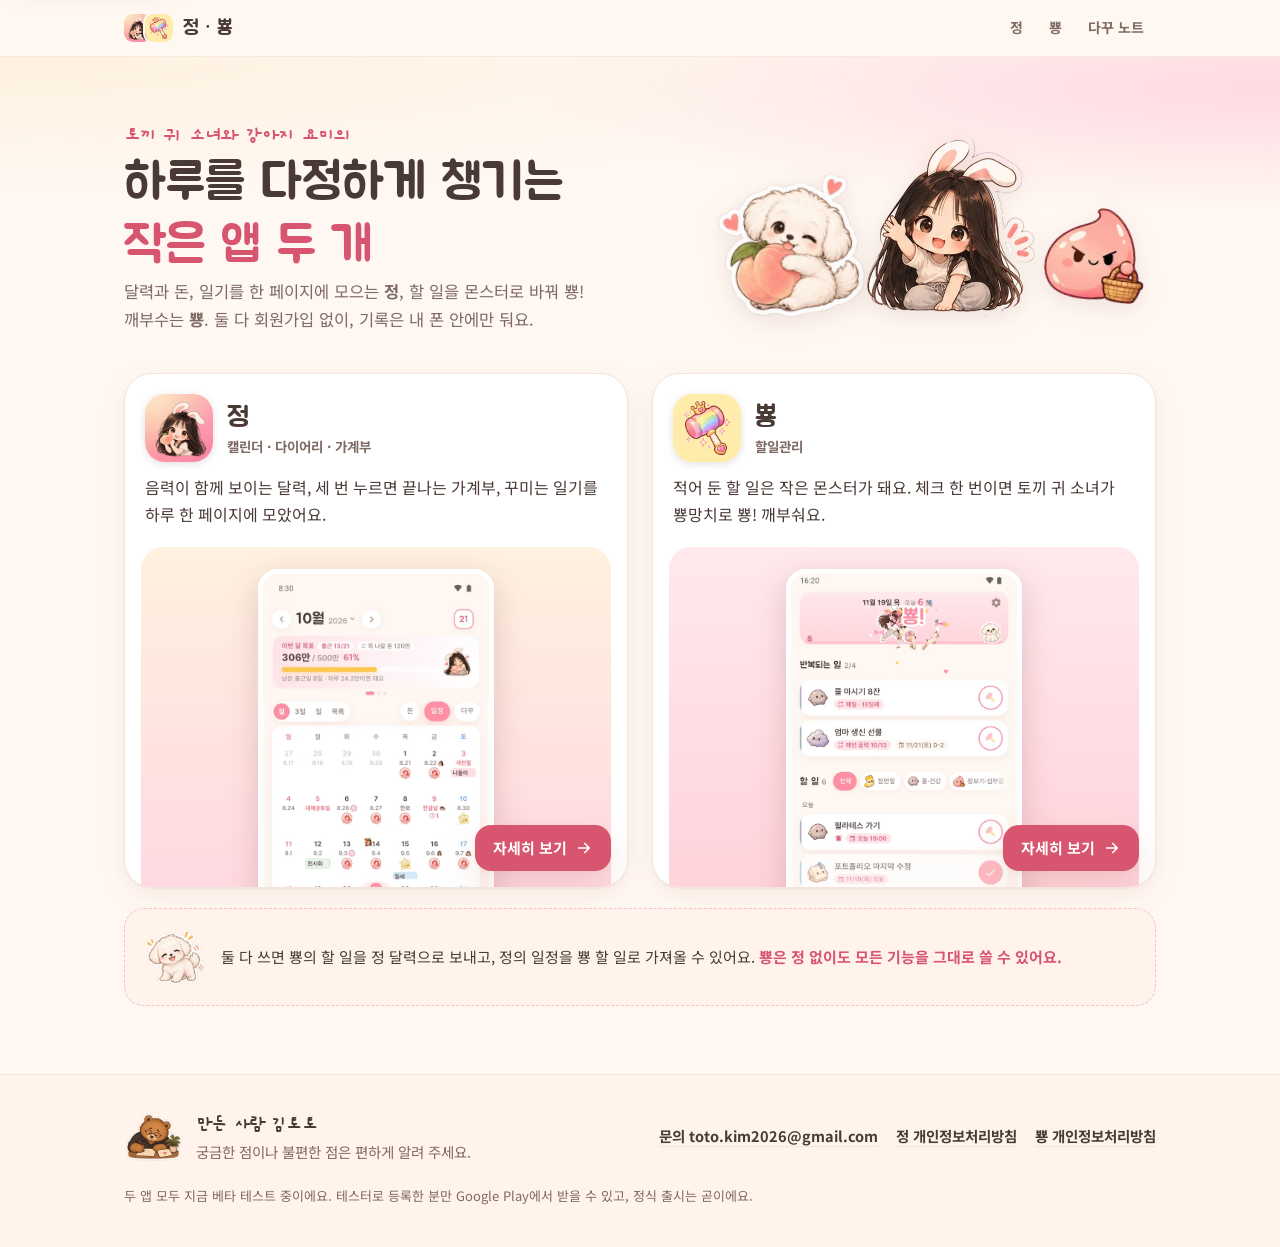
==== commit ba188624: "다꾸 노트 시작: 첫 글 「다이어리 꾸미기, 스티커는 많은데 왜 어수선할까?」, 목록 페이지, 머리 줄에 다꾸 노트 링크, sitemap 두 줄" ====
--- a/index.html
+++ b/index.html
@@ -36,6 +36,7 @@
     <nav class="topnav" aria-label="앱">
       <a href="jeong/">정<span class="visually-hidden"> — 자세히 보기</span></a>
       <a href="ppyong/">뿅</a>
+      <a href="guide/">다꾸 노트</a>
     </nav>
   </div>
 </header>
--- a/assets/site.css
+++ b/assets/site.css
@@ -286,6 +286,47 @@
 .footer nav a:hover { color: var(--primary-deep); border-color: currentColor; }
 .footer .copy { color: var(--text-sub); font-size: 13px; margin: 0; }
 
+/* ── 다꾸 노트(글) ─────────────────────── */
+.post { max-width: 680px; margin: 0 auto; padding: 32px var(--gutter) 48px; }
+.post-head { margin-bottom: 22px; }
+.post-head h1 { font-size: clamp(28px, 7vw, 40px); letter-spacing: -.01em; }
+.post-meta { margin: 10px 0 0; font-size: 14px; color: var(--text-sub); }
+.post figure { margin: 26px calc(-1 * var(--gutter)); }
+.post figure img { display: block; width: 100%; height: auto; }
+.post figcaption { padding: 8px var(--gutter) 0; font-size: 13.5px; color: var(--text-sub); }
+.post p { margin: 0 0 18px; font-size: 17px; line-height: 1.9; }
+.post .lede { font-size: 19px; line-height: 1.8; }
+.post .lede b { background: linear-gradient(transparent 58%, color-mix(in srgb, var(--butter) 55%, transparent) 0); }
+.post h2 { font-size: clamp(23px, 5.6vw, 28px); margin: 40px 0 12px; display: flex; align-items: baseline; gap: 10px; }
+.post h2 .num { font-family: var(--font-hand); font-weight: 700; font-size: 1.15em; color: var(--primary-deep); }
+.post blockquote { margin: 30px 0; padding: 4px 0 4px 18px; border-left: 4px solid var(--primary); font-family: var(--font-hand); font-weight: 700; font-size: 24px; line-height: 1.45; letter-spacing: -.03em; }
+.post .tryit { margin: 34px 0; padding: 20px 20px 8px; border-radius: var(--r-card); background: var(--surface); border: 1px solid var(--line); box-shadow: var(--shadow); }
+.post .tryit h3 { font-size: 20px; margin-bottom: 10px; }
+.post .tryit ul { margin: 0 0 12px; padding: 0; list-style: none; display: grid; gap: 8px; }
+.post .tryit li { position: relative; padding-left: 28px; font-size: 16px; line-height: 1.6; }
+.post .tryit li::before { content: ""; position: absolute; left: 2px; top: .3em; width: 16px; height: 16px; border-radius: 5px; border: 2px solid var(--primary); }
+.post-apps { margin-top: 44px; padding-top: 26px; border-top: 1.5px dashed var(--line); }
+.post-apps > p { margin: 0 0 14px; font-size: 15px; color: var(--text-sub); }
+.post-apps .duo + .duo { margin-top: 12px; }
+.post-apps .duo { text-decoration: none; color: var(--text); transition: transform .15s, box-shadow .15s; }
+.post-apps .duo:hover { transform: translateY(-1px); box-shadow: var(--shadow-lg); }
+.post-apps .duo .go { font-weight: 700; color: var(--primary-deep); font-size: 15px; }
+.guide-list { list-style: none; margin: 0; padding: 0; display: grid; gap: 16px; }
+.guide-list a { display: grid; gap: 0; border-radius: var(--r-card); overflow: hidden; background: var(--surface); border: 1px solid var(--line); box-shadow: var(--shadow); color: var(--text); text-decoration: none; transition: transform .15s, box-shadow .15s; }
+.guide-list a:hover { transform: translateY(-2px); box-shadow: var(--shadow-lg); }
+.guide-list img { display: block; width: 100%; height: auto; aspect-ratio: 3 / 2; object-fit: cover; }
+.guide-list .txt { padding: 16px 18px 18px; }
+.guide-list h2 { font-size: 22px; }
+.guide-list p { margin: 6px 0 0; font-size: 15px; color: var(--text-sub); line-height: 1.6; }
+.guide-list time { display: block; margin-top: 8px; font-size: 13px; color: var(--text-sub); }
+@media (min-width: 720px) {
+  .post { padding-top: 48px; }
+  .post figure { margin: 30px -40px; }
+  .post figure img { border-radius: var(--r-card); }
+  .post figcaption { padding: 10px 40px 0; }
+  .guide-list { grid-template-columns: 1fr 1fr; }
+}
+
 /* ── 넓은 화면 ─────────────────────────── */
 @media (min-width: 600px) {
   :root { --gutter: 24px; }
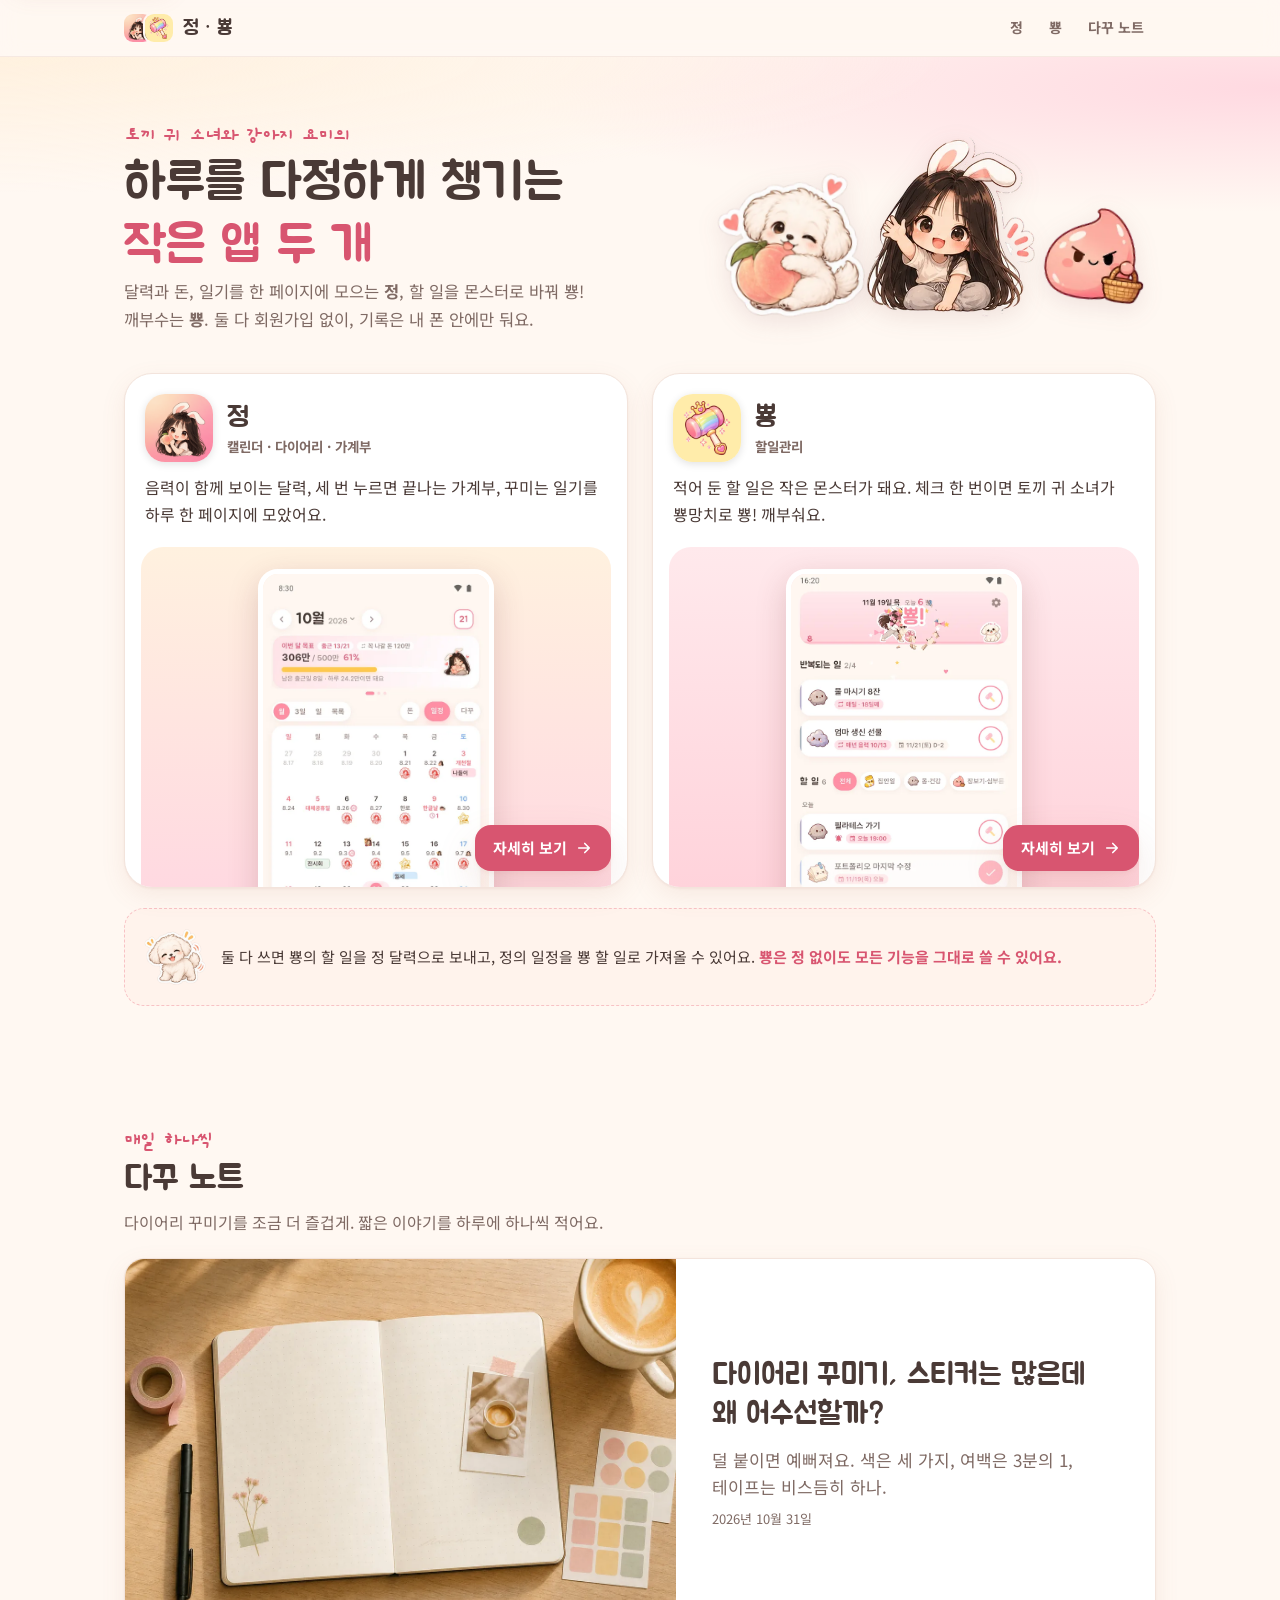
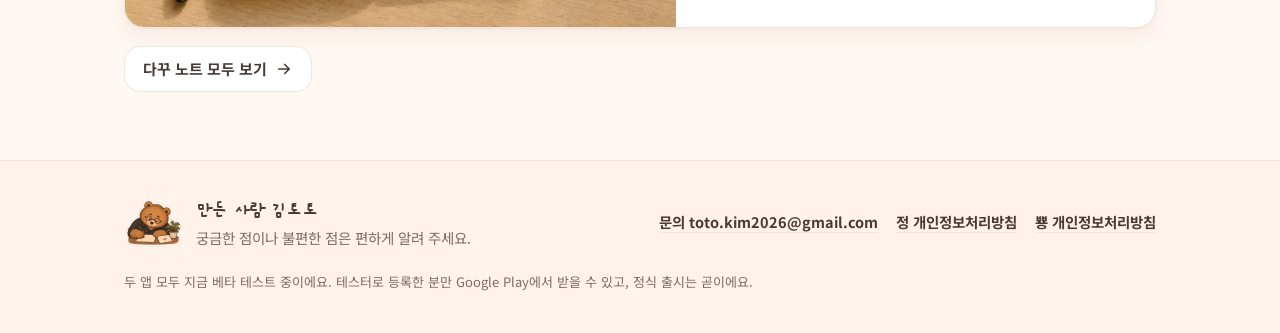
==== commit cf17f913: "첫 화면 아래 다꾸 노트 칸(최신 글 큰 카드) + 목록을 글에서 저절로 만드는 build_guide.py, check_links가 ?v= 값·목록까지 검사" ====
--- a/index.html
+++ b/index.html
@@ -22,7 +22,7 @@
 <link rel="preconnect" href="https://fonts.googleapis.com">
 <link rel="preconnect" href="https://fonts.gstatic.com" crossorigin>
 <link rel="stylesheet" href="https://fonts.googleapis.com/css2?family=Gaegu:wght@700&family=Jua&family=Noto+Sans+KR:wght@400;500;700&display=swap">
-<link rel="stylesheet" href="assets/site.css">
+<link rel="stylesheet" href="assets/site.css?v=3937030f">
 </head>
 <body class="home">
 <a class="skip" href="#main">본문으로 바로 가기</a>
@@ -91,6 +91,32 @@
       </div>
     </div>
   </section>
+
+  <!-- 다꾸 노트 칸은 tools/build_guide.py가 만든다. 직접 고치지 않는다 -->
+  <!-- guide:start -->
+  <section class="section home-guide" aria-labelledby="guide-title">
+    <div class="wrap">
+      <div class="sec-head">
+        <span class="eyebrow">매일 하나씩</span>
+        <h2 id="guide-title">다꾸 노트</h2>
+        <p>다이어리 꾸미기를 조금 더 즐겁게. 짧은 이야기를 하루에 하나씩 적어요.</p>
+      </div>
+      <ul class="guide-list">
+        <li>
+          <a href="guide/diary-deco-basics/">
+            <picture><source srcset="assets/guide/diary-deco-basics/hero.webp" type="image/webp"><img src="assets/guide/diary-deco-basics/hero.jpg" alt="" width="1200" height="800" loading="lazy"></picture>
+            <div class="txt">
+              <h3>다이어리 꾸미기, 스티커는 많은데 왜 어수선할까?</h3>
+              <p>덜 붙이면 예뻐져요. 색은 세 가지, 여백은 3분의 1, 테이프는 비스듬히 하나.</p>
+              <time datetime="2026-10-31">2026년 10월 31일</time>
+            </div>
+          </a>
+        </li>
+      </ul>
+      <a class="btn btn-ghost all" href="guide/">다꾸 노트 모두 보기 <svg viewBox="0 0 24 24" fill="none" stroke="currentColor" stroke-width="2.2" stroke-linecap="round" stroke-linejoin="round" aria-hidden="true"><path d="M5 12h14M13 6l6 6-6 6"/></svg></a>
+    </div>
+  </section>
+  <!-- guide:end -->
 </main>
 
 <footer class="footer">
--- a/assets/site.css
+++ b/assets/site.css
@@ -319,12 +319,24 @@
 .guide-list h2 { font-size: 22px; }
 .guide-list p { margin: 6px 0 0; font-size: 15px; color: var(--text-sub); line-height: 1.6; }
 .guide-list time { display: block; margin-top: 8px; font-size: 13px; color: var(--text-sub); }
+.home-guide { padding-top: 12px; }
+.home-guide .all { margin-top: 18px; }
+.guide-list h3 { font-size: 21px; }
 @media (min-width: 720px) {
   .post { padding-top: 48px; }
   .post figure { margin: 30px -40px; }
   .post figure img { border-radius: var(--r-card); }
   .post figcaption { padding: 10px 40px 0; }
   .guide-list { grid-template-columns: 1fr 1fr; }
+}
+/* 첫 화면: 최신 글은 한 줄 전체를 쓰는 큰 카드(그림 왼쪽·글 오른쪽), 나머지는 두 칸 */
+@media (min-width: 880px) {
+  .home-guide .guide-list li:first-child { grid-column: 1 / -1; }
+  .home-guide .guide-list li:first-child a { grid-template-columns: 1.15fr 1fr; align-items: center; }
+  .home-guide .guide-list li:first-child img { height: 100%; }
+  .home-guide .guide-list li:first-child .txt { padding: 28px 36px; }
+  .home-guide .guide-list li:first-child h3 { font-size: 30px; }
+  .home-guide .guide-list li:first-child p { font-size: 17px; margin-top: 12px; }
 }
 
 /* ── 넓은 화면 ─────────────────────────── */
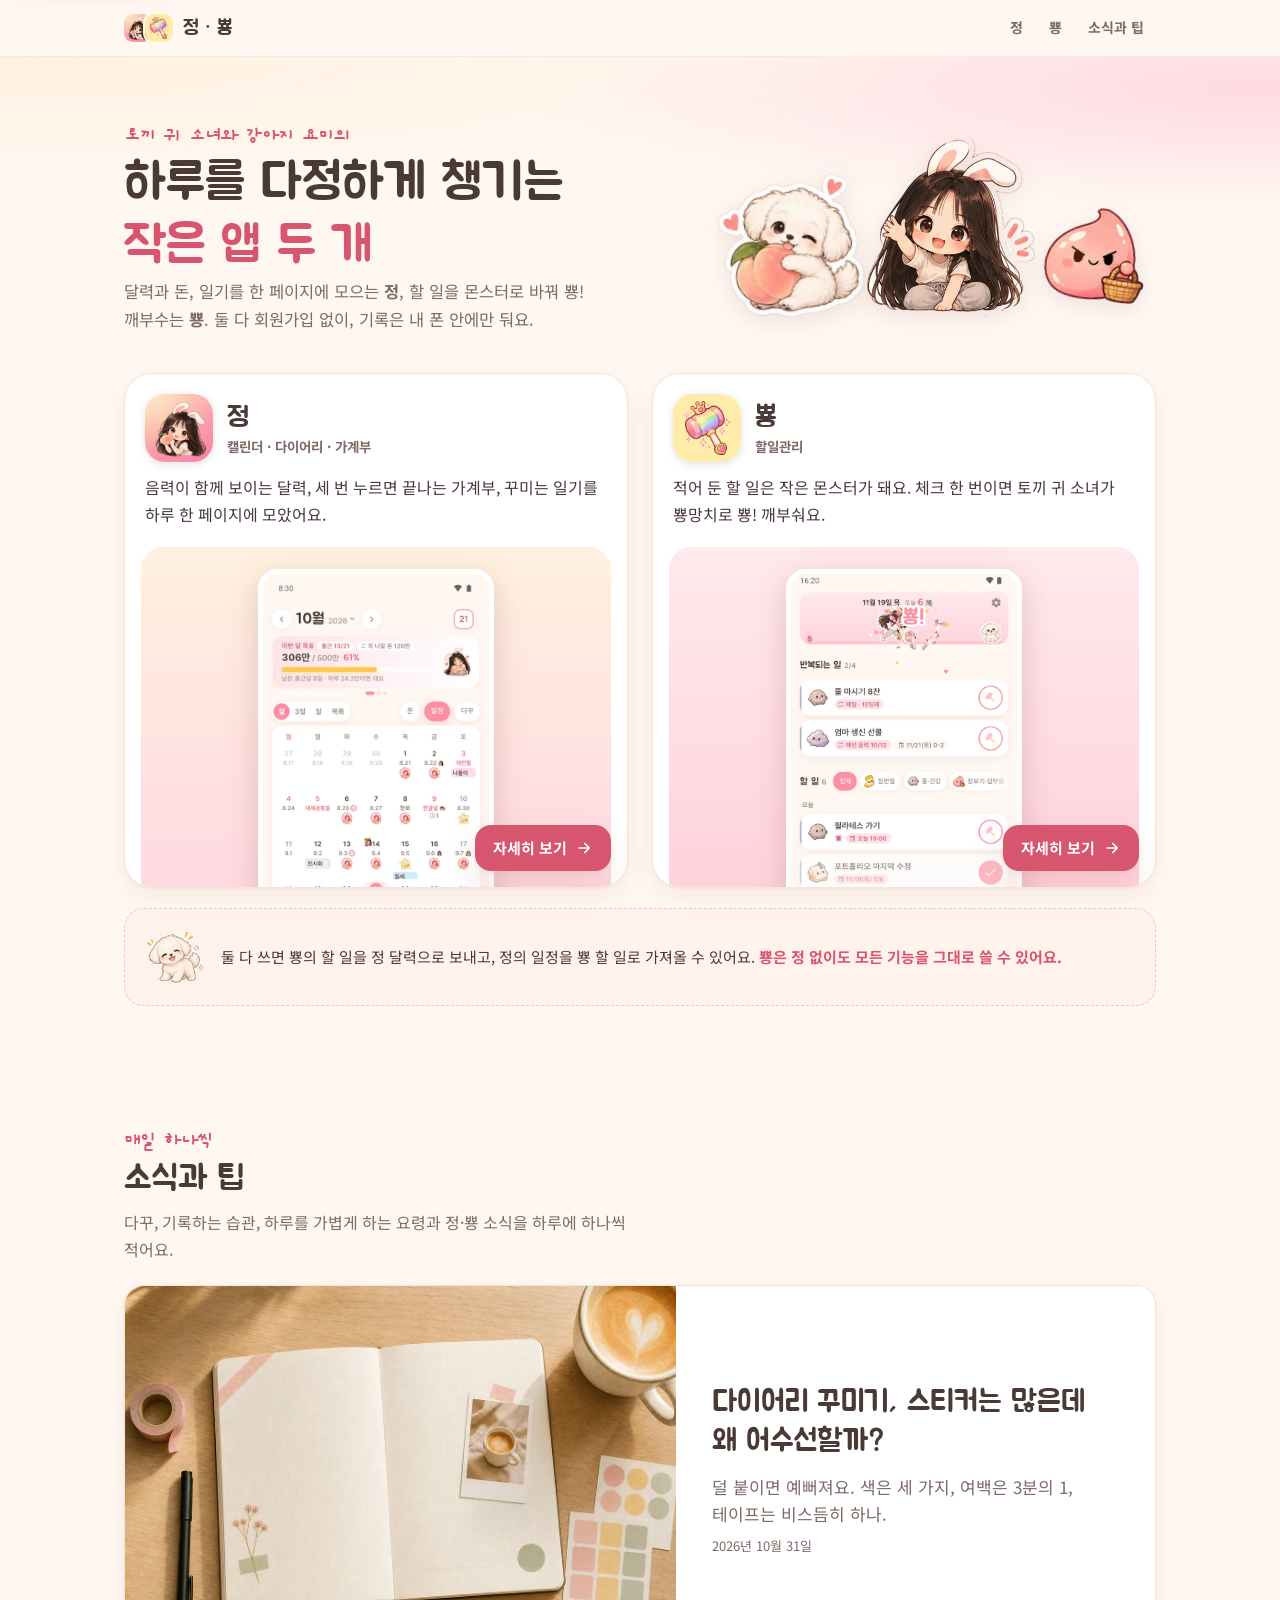
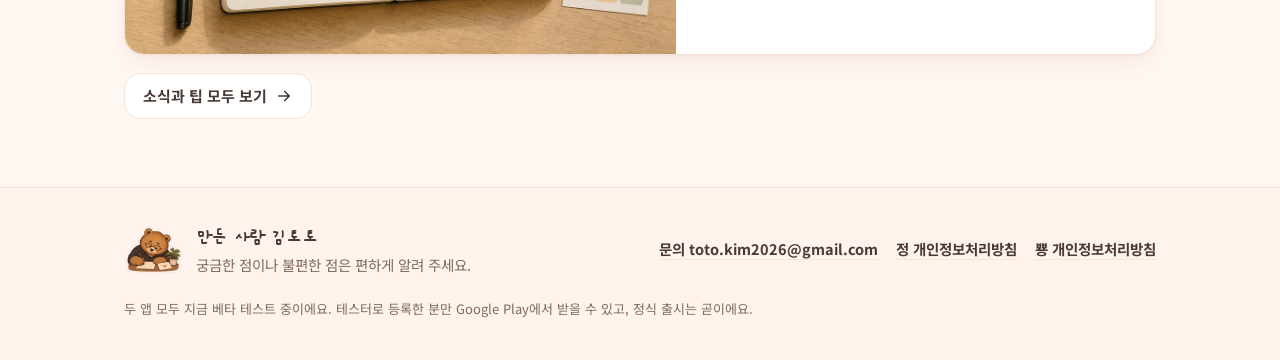
==== commit 769c3d8c: "다꾸 노트 → 소식과 팁, 주소 /guide/ → /notes/(옛 주소는 새 주소로 넘겨 주는 noindex 페이지), build_guide.py → build_notes.py" ====
--- a/index.html
+++ b/index.html
@@ -5,6 +5,7 @@
 <meta name="viewport" content="width=device-width, initial-scale=1, viewport-fit=cover">
 <title>정 · 뿅 — 토끼 소녀의 하루를 돕는 두 앱</title>
 <meta name="description" content="캘린더·다이어리·가계부를 한 페이지에 담은 '정'과, 할 일을 몬스터로 만들어 뿅! 깨부수는 할일관리 '뿅'. 기록은 내 폰 안에만 저장돼요.">
+<link rel="canonical" href="https://totokim202610.github.io/">
 <meta name="theme-color" content="#FFF8F2" media="(prefers-color-scheme: light)">
 <meta name="theme-color" content="#2B2230" media="(prefers-color-scheme: dark)">
 <meta property="og:type" content="website">
@@ -22,7 +23,7 @@
 <link rel="preconnect" href="https://fonts.googleapis.com">
 <link rel="preconnect" href="https://fonts.gstatic.com" crossorigin>
 <link rel="stylesheet" href="https://fonts.googleapis.com/css2?family=Gaegu:wght@700&family=Jua&family=Noto+Sans+KR:wght@400;500;700&display=swap">
-<link rel="stylesheet" href="assets/site.css?v=3937030f">
+<link rel="stylesheet" href="assets/site.css?v=a7afa2ab">
 </head>
 <body class="home">
 <a class="skip" href="#main">본문으로 바로 가기</a>
@@ -36,7 +37,7 @@
     <nav class="topnav" aria-label="앱">
       <a href="jeong/">정<span class="visually-hidden"> — 자세히 보기</span></a>
       <a href="ppyong/">뿅</a>
-      <a href="guide/">다꾸 노트</a>
+      <a href="notes/">소식과 팁</a>
     </nav>
   </div>
 </header>
@@ -92,19 +93,19 @@
     </div>
   </section>
 
-  <!-- 다꾸 노트 칸은 tools/build_guide.py가 만든다. 직접 고치지 않는다 -->
-  <!-- guide:start -->
-  <section class="section home-guide" aria-labelledby="guide-title">
+  <!-- 소식과 팁 칸은 tools/build_notes.py가 만든다. 직접 고치지 않는다 -->
+  <!-- notes:start -->
+  <section class="section home-notes" aria-labelledby="notes-title">
     <div class="wrap">
       <div class="sec-head">
         <span class="eyebrow">매일 하나씩</span>
-        <h2 id="guide-title">다꾸 노트</h2>
-        <p>다이어리 꾸미기를 조금 더 즐겁게. 짧은 이야기를 하루에 하나씩 적어요.</p>
+        <h2 id="notes-title">소식과 팁</h2>
+        <p>다꾸, 기록하는 습관, 하루를 가볍게 하는 요령과 정·뿅 소식을 하루에 하나씩 적어요.</p>
       </div>
-      <ul class="guide-list">
+      <ul class="notes-list">
         <li>
-          <a href="guide/diary-deco-basics/">
-            <picture><source srcset="assets/guide/diary-deco-basics/hero.webp" type="image/webp"><img src="assets/guide/diary-deco-basics/hero.jpg" alt="" width="1200" height="800" loading="lazy"></picture>
+          <a href="notes/diary-deco-basics/">
+            <picture><source srcset="assets/notes/diary-deco-basics/hero.webp" type="image/webp"><img src="assets/notes/diary-deco-basics/hero.jpg" alt="" width="1200" height="800" loading="lazy"></picture>
             <div class="txt">
               <h3>다이어리 꾸미기, 스티커는 많은데 왜 어수선할까?</h3>
               <p>덜 붙이면 예뻐져요. 색은 세 가지, 여백은 3분의 1, 테이프는 비스듬히 하나.</p>
@@ -113,10 +114,10 @@
           </a>
         </li>
       </ul>
-      <a class="btn btn-ghost all" href="guide/">다꾸 노트 모두 보기 <svg viewBox="0 0 24 24" fill="none" stroke="currentColor" stroke-width="2.2" stroke-linecap="round" stroke-linejoin="round" aria-hidden="true"><path d="M5 12h14M13 6l6 6-6 6"/></svg></a>
+      <a class="btn btn-ghost all" href="notes/">소식과 팁 모두 보기 <svg viewBox="0 0 24 24" fill="none" stroke="currentColor" stroke-width="2.2" stroke-linecap="round" stroke-linejoin="round" aria-hidden="true"><path d="M5 12h14M13 6l6 6-6 6"/></svg></a>
     </div>
   </section>
-  <!-- guide:end -->
+  <!-- notes:end -->
 </main>
 
 <footer class="footer">
--- a/assets/site.css
+++ b/assets/site.css
@@ -286,7 +286,7 @@
 .footer nav a:hover { color: var(--primary-deep); border-color: currentColor; }
 .footer .copy { color: var(--text-sub); font-size: 13px; margin: 0; }
 
-/* ── 다꾸 노트(글) ─────────────────────── */
+/* ── 소식과 팁(글) ─────────────────────── */
 .post { max-width: 680px; margin: 0 auto; padding: 32px var(--gutter) 48px; }
 .post-head { margin-bottom: 22px; }
 .post-head h1 { font-size: clamp(28px, 7vw, 40px); letter-spacing: -.01em; }
@@ -311,32 +311,32 @@
 .post-apps .duo { text-decoration: none; color: var(--text); transition: transform .15s, box-shadow .15s; }
 .post-apps .duo:hover { transform: translateY(-1px); box-shadow: var(--shadow-lg); }
 .post-apps .duo .go { font-weight: 700; color: var(--primary-deep); font-size: 15px; }
-.guide-list { list-style: none; margin: 0; padding: 0; display: grid; gap: 16px; }
-.guide-list a { display: grid; gap: 0; border-radius: var(--r-card); overflow: hidden; background: var(--surface); border: 1px solid var(--line); box-shadow: var(--shadow); color: var(--text); text-decoration: none; transition: transform .15s, box-shadow .15s; }
-.guide-list a:hover { transform: translateY(-2px); box-shadow: var(--shadow-lg); }
-.guide-list img { display: block; width: 100%; height: auto; aspect-ratio: 3 / 2; object-fit: cover; }
-.guide-list .txt { padding: 16px 18px 18px; }
-.guide-list h2 { font-size: 22px; }
-.guide-list p { margin: 6px 0 0; font-size: 15px; color: var(--text-sub); line-height: 1.6; }
-.guide-list time { display: block; margin-top: 8px; font-size: 13px; color: var(--text-sub); }
-.home-guide { padding-top: 12px; }
-.home-guide .all { margin-top: 18px; }
-.guide-list h3 { font-size: 21px; }
+.notes-list { list-style: none; margin: 0; padding: 0; display: grid; gap: 16px; }
+.notes-list a { display: grid; gap: 0; border-radius: var(--r-card); overflow: hidden; background: var(--surface); border: 1px solid var(--line); box-shadow: var(--shadow); color: var(--text); text-decoration: none; transition: transform .15s, box-shadow .15s; }
+.notes-list a:hover { transform: translateY(-2px); box-shadow: var(--shadow-lg); }
+.notes-list img { display: block; width: 100%; height: auto; aspect-ratio: 3 / 2; object-fit: cover; }
+.notes-list .txt { padding: 16px 18px 18px; }
+.notes-list h2 { font-size: 22px; }
+.notes-list p { margin: 6px 0 0; font-size: 15px; color: var(--text-sub); line-height: 1.6; }
+.notes-list time { display: block; margin-top: 8px; font-size: 13px; color: var(--text-sub); }
+.home-notes { padding-top: 12px; }
+.home-notes .all { margin-top: 18px; }
+.notes-list h3 { font-size: 21px; }
 @media (min-width: 720px) {
   .post { padding-top: 48px; }
   .post figure { margin: 30px -40px; }
   .post figure img { border-radius: var(--r-card); }
   .post figcaption { padding: 10px 40px 0; }
-  .guide-list { grid-template-columns: 1fr 1fr; }
+  .notes-list { grid-template-columns: 1fr 1fr; }
 }
 /* 첫 화면: 최신 글은 한 줄 전체를 쓰는 큰 카드(그림 왼쪽·글 오른쪽), 나머지는 두 칸 */
 @media (min-width: 880px) {
-  .home-guide .guide-list li:first-child { grid-column: 1 / -1; }
-  .home-guide .guide-list li:first-child a { grid-template-columns: 1.15fr 1fr; align-items: center; }
-  .home-guide .guide-list li:first-child img { height: 100%; }
-  .home-guide .guide-list li:first-child .txt { padding: 28px 36px; }
-  .home-guide .guide-list li:first-child h3 { font-size: 30px; }
-  .home-guide .guide-list li:first-child p { font-size: 17px; margin-top: 12px; }
+  .home-notes .notes-list li:first-child { grid-column: 1 / -1; }
+  .home-notes .notes-list li:first-child a { grid-template-columns: 1.15fr 1fr; align-items: center; }
+  .home-notes .notes-list li:first-child img { height: 100%; }
+  .home-notes .notes-list li:first-child .txt { padding: 28px 36px; }
+  .home-notes .notes-list li:first-child h3 { font-size: 30px; }
+  .home-notes .notes-list li:first-child p { font-size: 17px; margin-top: 12px; }
 }
 
 /* ── 넓은 화면 ─────────────────────────── */
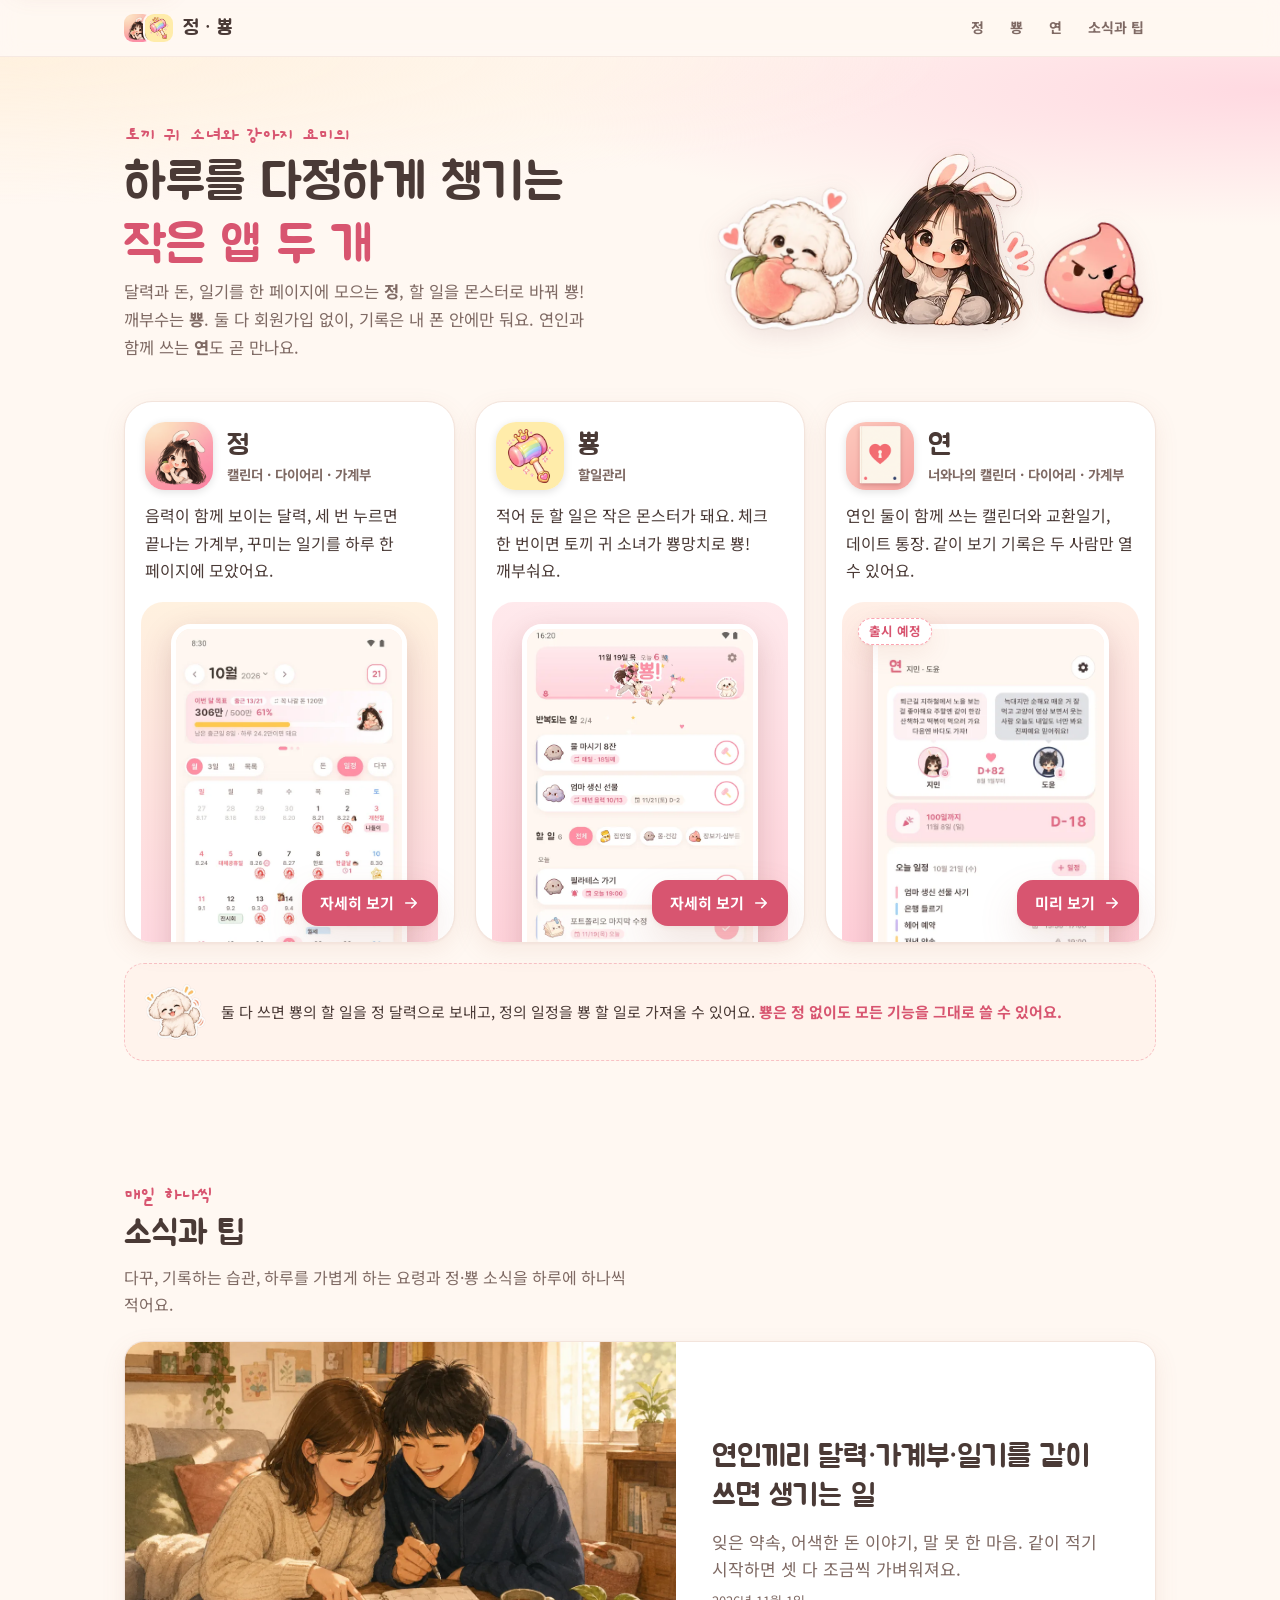
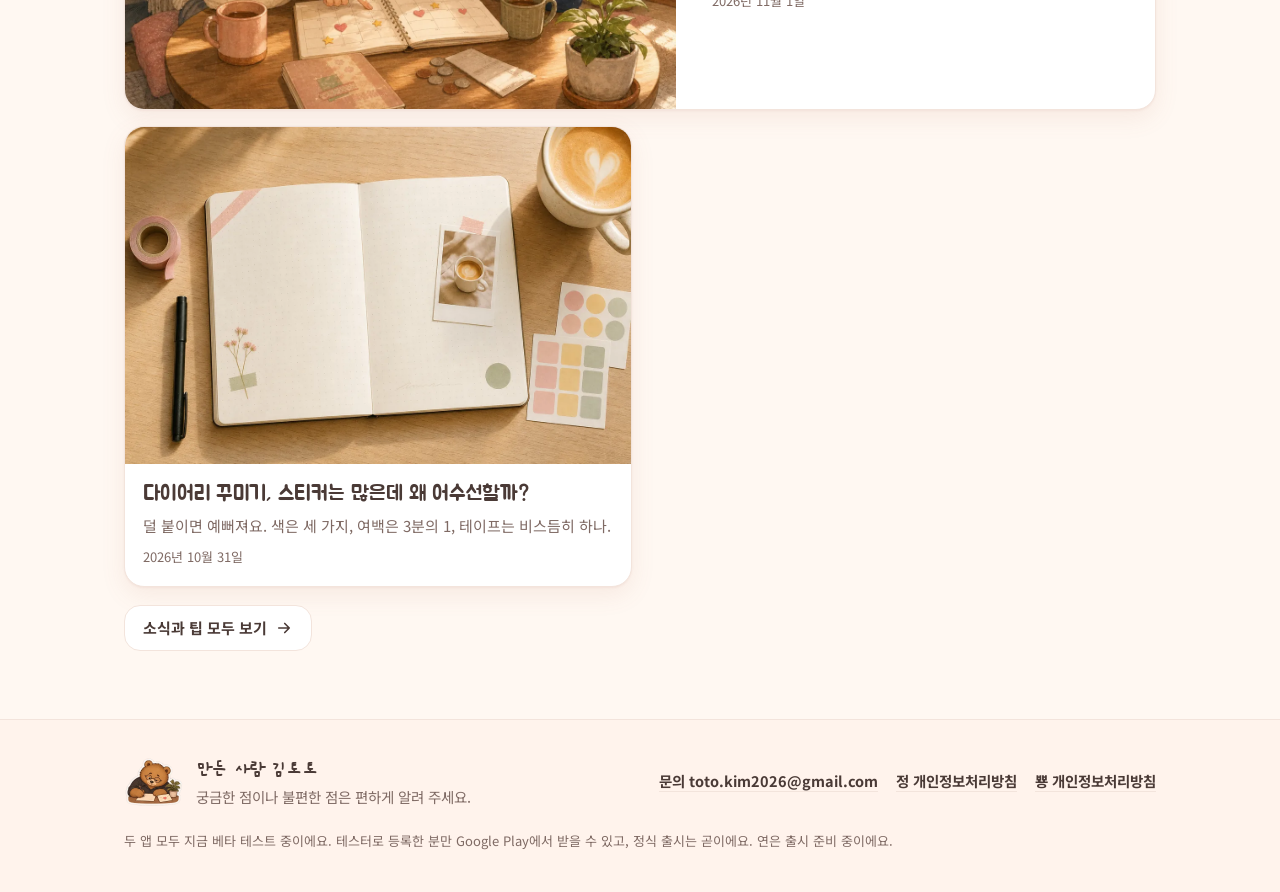
==== commit 8ce3bdbb: "연 소개 페이지(출시 예정)와 소식과 팁 글 '연인끼리 달력·가계부·일기를 같이 쓰면 생기는 일' 추가 - /yeon/: 같이 쓰는 캘린더·데이트 통장·교환일기·둘만의 대화·기념일" ====
--- a/index.html
+++ b/index.html
@@ -23,7 +23,7 @@
 <link rel="preconnect" href="https://fonts.googleapis.com">
 <link rel="preconnect" href="https://fonts.gstatic.com" crossorigin>
 <link rel="stylesheet" href="https://fonts.googleapis.com/css2?family=Gaegu:wght@700&family=Jua&family=Noto+Sans+KR:wght@400;500;700&display=swap">
-<link rel="stylesheet" href="assets/site.css?v=a7afa2ab">
+<link rel="stylesheet" href="assets/site.css?v=2193cd11">
 </head>
 <body class="home">
 <a class="skip" href="#main">본문으로 바로 가기</a>
@@ -37,6 +37,7 @@
     <nav class="topnav" aria-label="앱">
       <a href="jeong/">정<span class="visually-hidden"> — 자세히 보기</span></a>
       <a href="ppyong/">뿅</a>
+      <a href="yeon/">연</a>
       <a href="notes/">소식과 팁</a>
     </nav>
   </div>
@@ -48,7 +49,7 @@
       <div>
         <span class="eyebrow">토끼 귀 소녀와 강아지 요미의</span>
         <h1 id="hero-title">하루를 다정하게 챙기는<br><em>작은 앱 두 개</em></h1>
-        <p class="lead">달력과 돈, 일기를 한 페이지에 모으는 <b>정</b>, 할 일을 몬스터로 바꿔 뿅! 깨부수는 <b>뿅</b>. 둘 다 회원가입 없이, 기록은 내 폰 안에만 둬요.</p>
+        <p class="lead">달력과 돈, 일기를 한 페이지에 모으는 <b>정</b>, 할 일을 몬스터로 바꿔 뿅! 깨부수는 <b>뿅</b>. 둘 다 회원가입 없이, 기록은 내 폰 안에만 둬요. 연인과 함께 쓰는 <b>연</b>도 곧 만나요.</p>
       </div>
       <div class="hero-cast">
         <picture><source srcset="assets/jeong/chars/yomi-peach.webp" type="image/webp"><img src="assets/jeong/chars/yomi-peach.png" alt="복숭아를 안고 있는 하얀 강아지 요미" width="360" height="360"></picture>
@@ -84,6 +85,19 @@
           </div>
           <span class="btn btn-primary more" aria-hidden="true">자세히 보기 <svg viewBox="0 0 24 24" fill="none" stroke="currentColor" stroke-width="2.2" stroke-linecap="round" stroke-linejoin="round"><path d="M5 12h14M13 6l6 6-6 6"/></svg></span>
         </article>
+
+        <article class="app-card app-yeon">
+          <div class="top">
+            <img class="icon" src="assets/yeon/icon-192.png" alt="" width="68" height="68">
+            <h2><a href="yeon/">연<span class="visually-hidden"> — 출시 예정, 자세히 보기</span></a><small>너와나의 캘린더 · 다이어리 · 가계부</small></h2>
+          </div>
+          <p class="desc">연인 둘이 함께 쓰는 캘린더와 교환일기, 데이트 통장. 같이 보기 기록은 두 사람만 열 수 있어요.</p>
+          <div class="shot">
+            <span class="badge" aria-hidden="true">출시 예정</span>
+            <picture><source srcset="assets/yeon/phone/01-home.webp" type="image/webp"><img src="assets/yeon/phone/01-home.png" alt="연의 홈 화면: 지민과 도윤의 얼굴과 말풍선, 사귄 지 D+82, 100일까지 D-18 카드와 오늘 일정" width="498" height="1080" loading="lazy"></picture>
+          </div>
+          <span class="btn btn-primary more" aria-hidden="true">미리 보기 <svg viewBox="0 0 24 24" fill="none" stroke="currentColor" stroke-width="2.2" stroke-linecap="round" stroke-linejoin="round"><path d="M5 12h14M13 6l6 6-6 6"/></svg></span>
+        </article>
       </div>
 
       <div class="together">
@@ -103,6 +117,16 @@
         <p>다꾸, 기록하는 습관, 하루를 가볍게 하는 요령과 정·뿅 소식을 하루에 하나씩 적어요.</p>
       </div>
       <ul class="notes-list">
+        <li>
+          <a href="notes/couple-calendar-together/">
+            <picture><source srcset="assets/notes/couple-calendar-together/hero.webp" type="image/webp"><img src="assets/notes/couple-calendar-together/hero.jpg" alt="" width="1200" height="800" loading="lazy"></picture>
+            <div class="txt">
+              <h3>연인끼리 달력·가계부·일기를 같이 쓰면 생기는 일</h3>
+              <p>잊은 약속, 어색한 돈 이야기, 말 못 한 마음. 같이 적기 시작하면 셋 다 조금씩 가벼워져요.</p>
+              <time datetime="2026-11-01">2026년 11월 1일</time>
+            </div>
+          </a>
+        </li>
         <li>
           <a href="notes/diary-deco-basics/">
             <picture><source srcset="assets/notes/diary-deco-basics/hero.webp" type="image/webp"><img src="assets/notes/diary-deco-basics/hero.jpg" alt="" width="1200" height="800" loading="lazy"></picture>
@@ -133,7 +157,7 @@
         <li><a href="ppyong/privacy/">뿅 개인정보처리방침</a></li>
       </ul>
     </nav>
-    <p class="copy">두 앱 모두 지금 베타 테스트 중이에요. 테스터로 등록한 분만 Google Play에서 받을 수 있고, 정식 출시는 곧이에요.</p>
+    <p class="copy">두 앱 모두 지금 베타 테스트 중이에요. 테스터로 등록한 분만 Google Play에서 받을 수 있고, 정식 출시는 곧이에요. 연은 출시 준비 중이에요.</p>
   </div>
 </footer>
 </body>
--- a/assets/site.css
+++ b/assets/site.css
@@ -36,6 +36,8 @@
 
 /* 뿅: 무대 그라데이션(stageTop → stageBottom) */
 .app-ppyong { --hero-a: #FFE9EC; --hero-b: #FFD3DB; }
+/* 연: 복숭아 → 분홍(연 앱 아이콘 색) */
+.app-yeon { --hero-a: #FFEFE6; --hero-b: #FFCFD9; }
 
 @media (prefers-color-scheme: dark) {
   :root {
@@ -58,7 +60,7 @@
     --focus: #FFC2CF;
     --btn-bg: #C8506A;
   }
-  .app-ppyong { --hero-a: #3A2E45; --hero-b: #4E3A55; }
+  .app-ppyong, .app-yeon { --hero-a: #3A2E45; --hero-b: #4E3A55; }
 }
 
 *, *::before, *::after { box-sizing: border-box; }
@@ -101,6 +103,7 @@
 .topnav a { font-size: 14px; font-weight: 700; color: var(--text-sub); text-decoration: none; padding: 7px 12px; border-radius: var(--r-chip); transition: background .15s, color .15s; }
 .topnav a:hover { background: var(--primary-soft); color: var(--text); }
 .topnav a[aria-current="page"] { background: var(--primary-soft); color: var(--primary-deep); }
+@media (max-width: 400px) { .topbar .wrap { gap: 6px; } .brand { gap: 8px; font-size: 19px; } .topnav a { padding: 7px 9px; } }
 
 /* ── 공통 글 ───────────────────────────── */
 h1, h2, h3 { font-family: var(--font-cute); font-weight: 400; line-height: 1.3; margin: 0; }
@@ -159,6 +162,7 @@
 .app-card h2 a { color: inherit; text-decoration: none; }
 .app-card h2 a::after { content: ""; position: absolute; inset: 0; z-index: 3; border-radius: 28px; }
 .app-card h2 a:focus-visible { outline: none; }
+.app-card .badge { position: absolute; left: 16px; top: 16px; z-index: 2; padding: 3px 10px; border-radius: var(--r-chip); background: var(--surface); color: var(--primary-deep); border: 1.5px dashed color-mix(in srgb, var(--primary) 75%, var(--line)); font-size: 12.5px; font-weight: 700; line-height: 1.5; box-shadow: var(--shadow); }
 .app-card .more { position: absolute; right: 16px; bottom: 16px; z-index: 2; box-shadow: var(--shadow-lg); pointer-events: none; }
 .app-card:hover .more { transform: translateY(-1px); }
 
@@ -180,6 +184,7 @@
 .app-hero .chips { margin-top: 16px; }
 .app-hero .actions { display: flex; flex-wrap: wrap; gap: 10px; align-items: center; margin-top: 18px; }
 .app-hero .actions .soon { margin: 0; }
+.app-hero .actions.only { margin-bottom: 8px; } /* QR이 없는 출시 전 앱: 넓은 화면에서는 아래 둥근 띠와 더 띄운다 */
 .qr { display: none; align-items: center; gap: 14px; margin: 18px 0 64px; padding: 12px 16px 12px 12px; width: fit-content; border-radius: var(--r-btn); background: var(--surface); border: 1px solid var(--line); }
 .qr img { width: 112px; height: 112px; border-radius: 10px; background: #fff; padding: 4px; flex: none; }
 .qr figcaption { font-weight: 700; font-size: 14px; line-height: 1.45; color: var(--text); }
@@ -195,6 +200,7 @@
 .app-hero .art .float.a { left: -12%; top: 22%; }
 .app-hero .art .float.b { right: -10%; top: 4%; animation-delay: -1.3s; }
 .app-hero .art .float.c { right: -8%; bottom: 22%; animation-delay: -2.6s; }
+.app-yeon .app-hero .art { width: min(92%, 380px); }
 @keyframes bob { 50% { transform: translateY(-7px) rotate(3deg); } }
 
 /* ── 갤러리 ────────────────────────────── */
@@ -253,6 +259,12 @@
 .fold-item h3 { font-size: 19px; margin-bottom: 4px; }
 .fold-item p { margin: 0; font-size: 15px; color: var(--text-sub); line-height: 1.6; }
 
+/* ── 캐릭터 고르기(연) ─────────────────── */
+.cast { display: grid; grid-template-columns: repeat(4, 1fr); gap: 8px; margin-top: 18px; padding: 16px 10px 12px; border-radius: var(--r-card); background: var(--surface-2); border: 1px dashed color-mix(in srgb, var(--primary) 40%, var(--line)); }
+.cast figure { margin: 0; text-align: center; }
+.cast img { width: 100%; max-width: 120px; margin: 0 auto; filter: drop-shadow(0 4px 8px rgba(120,60,60,.12)); }
+.cast figcaption { margin-top: 4px; font-family: var(--font-cute); font-size: 16px; color: var(--text); }
+
 /* ── 개인정보 ─────────────────────────── */
 .privacy { position: relative; overflow: hidden; border-radius: 28px; padding: 26px 20px 22px; background: linear-gradient(155deg, var(--surface) 30%, var(--primary-soft) 160%); border: 1px solid var(--line); box-shadow: var(--shadow); }
 .privacy .sec-head { padding-right: 96px; }
@@ -310,6 +322,7 @@
 .post-apps .duo + .duo { margin-top: 12px; }
 .post-apps .duo { text-decoration: none; color: var(--text); transition: transform .15s, box-shadow .15s; }
 .post-apps .duo:hover { transform: translateY(-1px); box-shadow: var(--shadow-lg); }
+.post-apps .duo .tag-soon { display: inline-block; font-family: var(--font-ui); font-size: 12px; font-weight: 700; color: var(--primary-deep); border: 1.5px dashed color-mix(in srgb, var(--primary) 75%, var(--line)); padding: 0 8px; border-radius: var(--r-chip); vertical-align: 3px; white-space: nowrap; }
 .post-apps .duo .go { font-weight: 700; color: var(--primary-deep); font-size: 15px; }
 .notes-list { list-style: none; margin: 0; padding: 0; display: grid; gap: 16px; }
 .notes-list a { display: grid; gap: 0; border-radius: var(--r-card); overflow: hidden; background: var(--surface); border: 1px solid var(--line); box-shadow: var(--shadow); color: var(--text); text-decoration: none; transition: transform .15s, box-shadow .15s; }
@@ -359,13 +372,14 @@
   .hero-cast picture:nth-child(1) { width: 150px; }
   .hero-cast picture:nth-child(2) { width: 190px; }
   .hero-cast picture:nth-child(3) { width: 120px; }
-  .apps { grid-template-columns: 1fr 1fr; gap: 24px; }
+  .apps { grid-template-columns: repeat(3, 1fr); gap: 20px; }
   .app-card .shot { height: 340px; }
   .app-card .shot img { width: 236px; }
   .app-hero { padding-top: 44px; }
   .app-hero .wrap { grid-template-columns: 1.15fr .85fr; align-items: center; column-gap: 32px; }
   .app-hero .text { grid-column: 1; }
   .app-hero .art { grid-column: 2; width: 100%; max-width: 360px; margin: 0; }
+  .app-hero .actions.only { margin-bottom: 64px; }
   .rail.phones { grid-auto-columns: calc((100% - 3 * 14px) / 4); }
   .rail.wide { grid-auto-columns: 46%; }
   .rail { margin: 0; padding-left: 0; padding-right: 0; scroll-padding: 0; }
